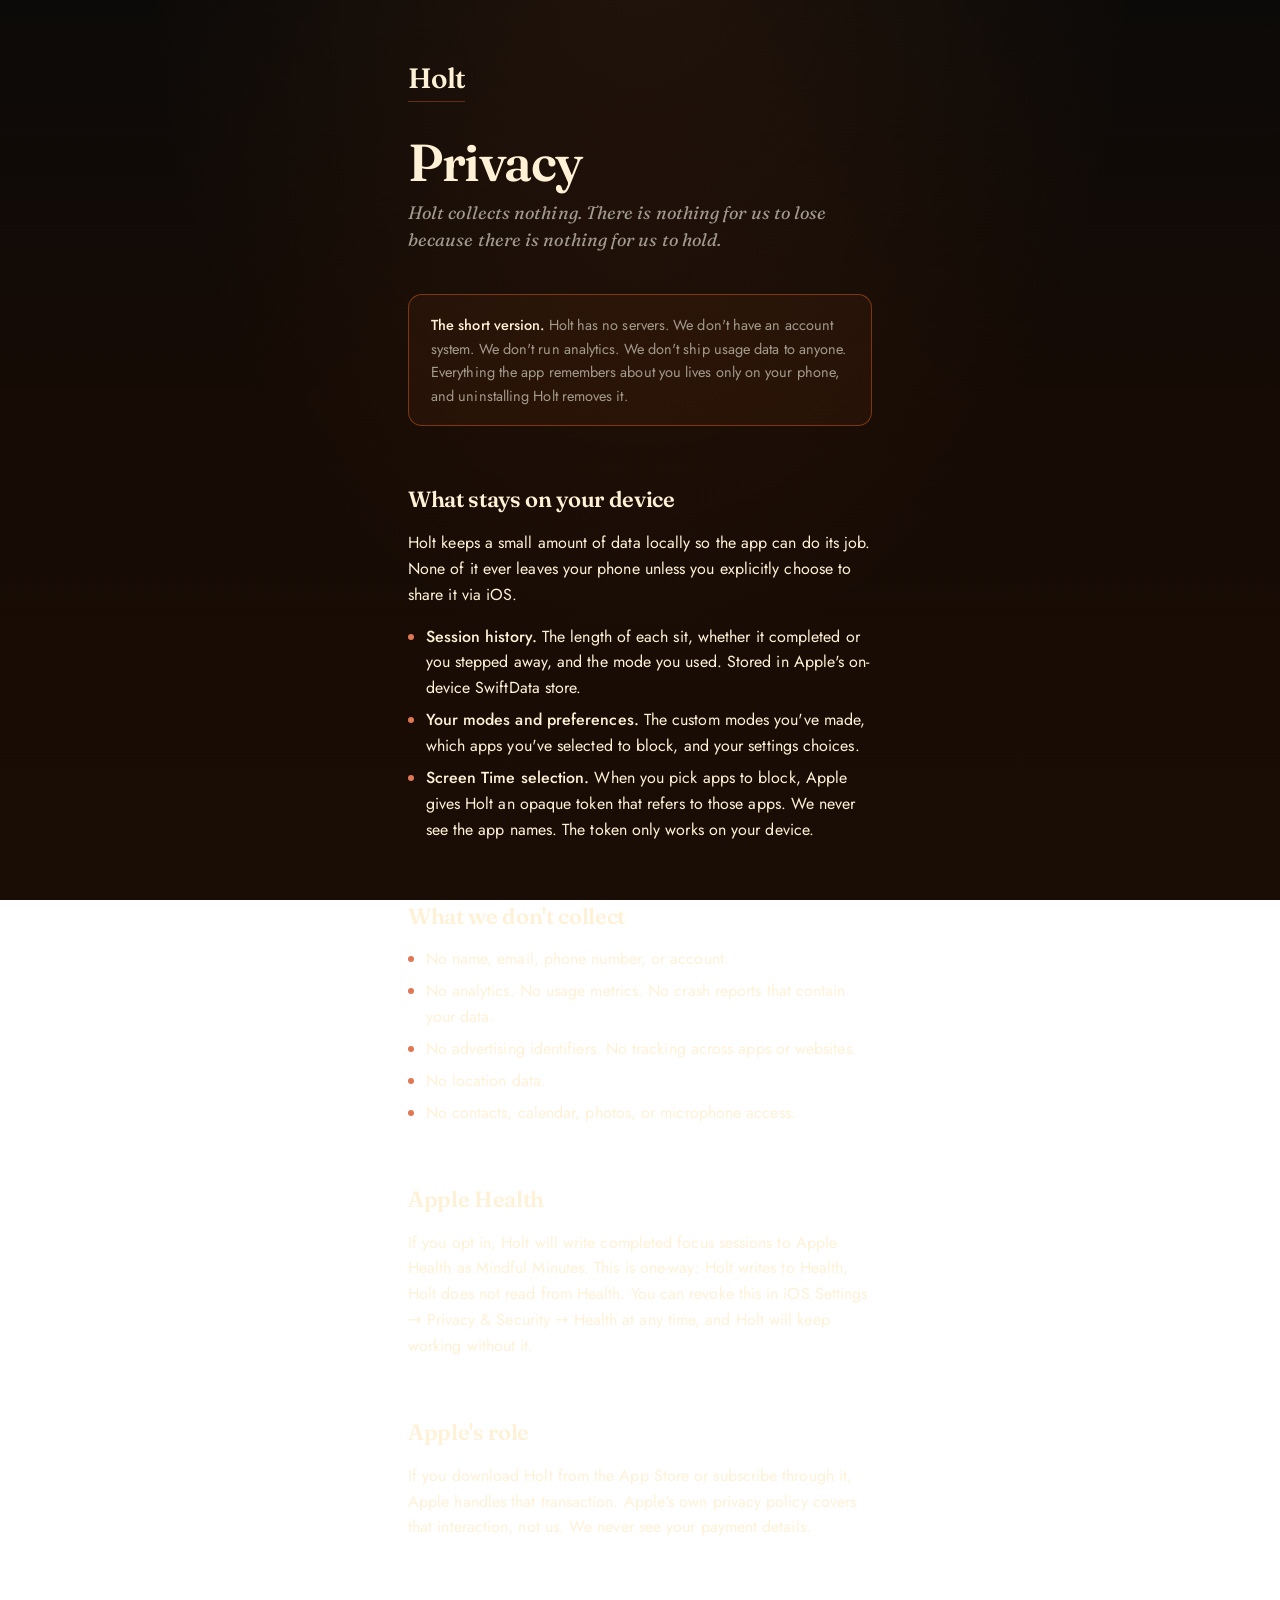
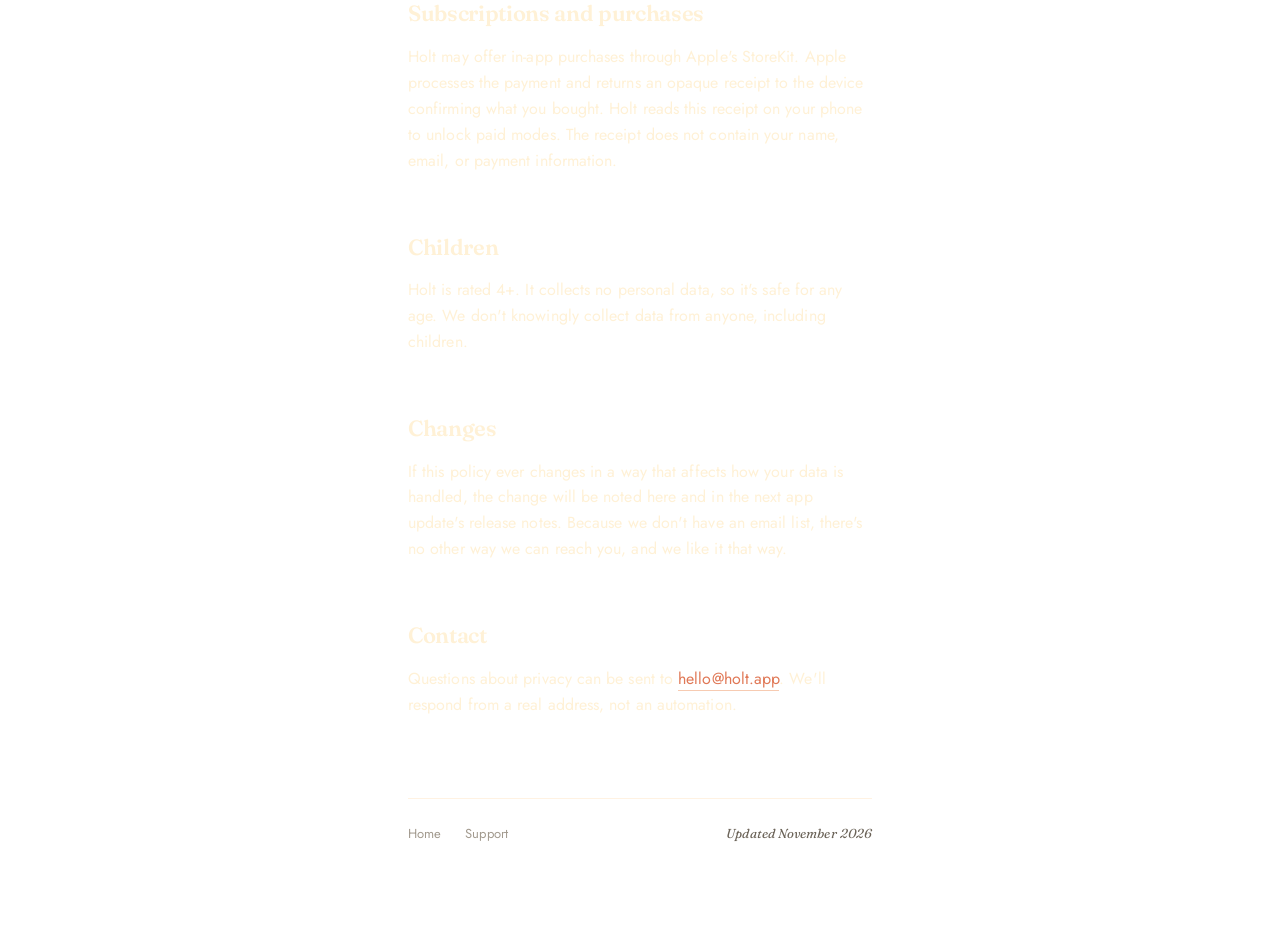
==== privacy.html @ 5c3a9988 "Initial site: landing, privacy, support Three static pages sharing a single stylesheet — no build st" ====
<!doctype html>
<html lang="en">
<head>
<meta charset="utf-8" />
<meta name="viewport" content="width=device-width, initial-scale=1" />
<meta name="theme-color" content="#0C0A08" />
<title>Privacy — Holt</title>
<meta name="description" content="Holt collects no personal data. No accounts, no analytics, no servers. Everything stays on your phone." />
<link rel="icon" href="data:image/svg+xml,%3Csvg xmlns='http://www.w3.org/2000/svg' viewBox='0 0 100 100'%3E%3Ctext y='.9em' font-size='90' font-family='serif' fill='%23E07856'%3EH%3C/text%3E%3C/svg%3E" />
<link rel="stylesheet" href="assets/style.css" />
</head>
<body>
  <main class="page page--narrow">
    <a href="index.html" class="wordmark">Holt</a>

    <h1>Privacy</h1>
    <p class="lede">Holt collects nothing. There is nothing for us to lose because there is nothing for us to hold.</p>

    <div class="callout">
      <strong>The short version.</strong>
      Holt has no servers. We don't have an account system. We don't run analytics.
      We don't ship usage data to anyone. Everything the app remembers about you
      lives only on your phone, and uninstalling Holt removes it.
    </div>

    <h2>What stays on your device</h2>
    <p>
      Holt keeps a small amount of data locally so the app can do its job. None of
      it ever leaves your phone unless you explicitly choose to share it via iOS.
    </p>
    <ul>
      <li><strong>Session history.</strong> The length of each sit, whether it completed or you stepped away, and the mode you used. Stored in Apple's on-device SwiftData store.</li>
      <li><strong>Your modes and preferences.</strong> The custom modes you've made, which apps you've selected to block, and your settings choices.</li>
      <li><strong>Screen Time selection.</strong> When you pick apps to block, Apple gives Holt an opaque token that refers to those apps. We never see the app names. The token only works on your device.</li>
    </ul>

    <h2>What we don't collect</h2>
    <ul>
      <li>No name, email, phone number, or account.</li>
      <li>No analytics. No usage metrics. No crash reports that contain your data.</li>
      <li>No advertising identifiers. No tracking across apps or websites.</li>
      <li>No location data.</li>
      <li>No contacts, calendar, photos, or microphone access.</li>
    </ul>

    <h2>Apple Health</h2>
    <p>
      If you opt in, Holt will write completed focus sessions to Apple Health as
      Mindful Minutes. This is one-way: Holt writes to Health, Holt does not read
      from Health. You can revoke this in iOS Settings → Privacy & Security → Health
      at any time, and Holt will keep working without it.
    </p>

    <h2>Apple's role</h2>
    <p>
      If you download Holt from the App Store or subscribe through it, Apple handles
      that transaction. Apple's own privacy policy covers that interaction, not us.
      We never see your payment details.
    </p>

    <h2>Subscriptions and purchases</h2>
    <p>
      Holt may offer in-app purchases through Apple's StoreKit. Apple processes the
      payment and returns an opaque receipt to the device confirming what you bought.
      Holt reads this receipt on your phone to unlock paid modes. The receipt does not
      contain your name, email, or payment information.
    </p>

    <h2>Children</h2>
    <p>
      Holt is rated 4+. It collects no personal data, so it's safe for any age. We
      don't knowingly collect data from anyone, including children.
    </p>

    <h2>Changes</h2>
    <p>
      If this policy ever changes in a way that affects how your data is handled, the
      change will be noted here and in the next app update's release notes. Because we
      don't have an email list, there's no other way we can reach you, and we like it
      that way.
    </p>

    <h2>Contact</h2>
    <p>
      Questions about privacy can be sent to
      <a href="mailto:hello@holt.app">hello@holt.app</a>. We'll respond from a real
      address, not an automation.
    </p>

    <footer class="foot">
      <a href="index.html">Home</a>
      <a href="support.html">Support</a>
      <span class="right">Updated November 2026</span>
    </footer>
  </main>
</body>
</html>
---- assets/style.css ----
/* Holt website — matches the iOS app's warm-dark ember palette.
 * Single stylesheet shared by all pages. No build step, no JS frameworks.
 * Fonts pulled from Google Fonts so the wordmark stays Fraunces.
 */

@import url('https://fonts.googleapis.com/css2?family=Fraunces:opsz,wght@9..144,400;9..144,500;9..144,600&family=Jost:wght@300;400;500;600&display=swap');

:root {
  /* Background gradient stops — pulled from the app's ambient glow */
  --bg-top:    #0C0A08;
  --bg-mid:    #160B05;
  --bg-bottom: #1A0D05;

  /* Neutrals */
  --cream:        #FFF1D6;
  --sand:         #A29A8E;
  --muted:        #6B6358;
  --surface:      rgba(255, 244, 224, 0.055);
  --surface-strong: rgba(255, 244, 224, 0.085);

  /* Ember (the scarcity color — used once per section, never as a wash) */
  --ember:       #E07856;
  --ember-light: #F08A65;

  /* Hairlines */
  --border:        rgba(255, 180, 95, 0.18);
  --border-strong: rgba(255, 112, 32, 0.40);

  /* Type scale */
  --max-width: 640px;
  --pad-inline: clamp(24px, 5vw, 48px);
}

* { box-sizing: border-box; }

html, body {
  margin: 0;
  padding: 0;
  min-height: 100%;
}

body {
  background:
    radial-gradient(ellipse at 50% -10%, rgba(232, 107, 36, 0.10), transparent 55%),
    linear-gradient(180deg, var(--bg-top) 0%, var(--bg-mid) 45%, var(--bg-bottom) 100%);
  background-attachment: fixed;
  color: var(--cream);
  font-family: 'Jost', system-ui, -apple-system, BlinkMacSystemFont, sans-serif;
  font-weight: 400;
  font-size: 16px;
  line-height: 1.62;
  letter-spacing: 0.005em;
  -webkit-font-smoothing: antialiased;
  -moz-osx-font-smoothing: grayscale;
}

/* ─── Layout ─────────────────────────────────────────────────── */

.page {
  max-width: var(--max-width);
  margin: 0 auto;
  padding: 56px var(--pad-inline) 96px;
}

.page--narrow { max-width: 560px; }

/* Top wordmark — same Fraunces semibold as the in-app brand mark */
.wordmark {
  display: inline-block;
  font-family: 'Fraunces', serif;
  font-weight: 600;
  font-size: 28px;
  letter-spacing: -0.025em;
  color: var(--cream);
  text-decoration: none;
  margin-bottom: 32px;
}

.wordmark:hover { color: var(--ember-light); }

/* ─── Typography ─────────────────────────────────────────────── */

h1 {
  font-family: 'Fraunces', serif;
  font-weight: 600;
  font-size: clamp(36px, 6vw, 52px);
  line-height: 1.08;
  letter-spacing: -0.028em;
  color: var(--cream);
  margin: 0 0 8px;
}

h1 .ember { color: var(--ember); }

h2 {
  font-family: 'Fraunces', serif;
  font-weight: 600;
  font-size: 22px;
  letter-spacing: -0.015em;
  color: var(--cream);
  margin: 56px 0 12px;
}

h3 {
  font-family: 'Jost', system-ui, sans-serif;
  font-weight: 600;
  font-size: 14px;
  letter-spacing: 0.06em;
  text-transform: uppercase;
  color: var(--sand);
  margin: 36px 0 10px;
}

.lede {
  font-family: 'Fraunces', serif;
  font-weight: 400;
  font-style: italic;
  font-size: 18px;
  line-height: 1.55;
  color: var(--sand);
  margin: 0 0 40px;
  max-width: 38ch;
}

p {
  margin: 0 0 16px;
  color: var(--cream);
}

p.secondary { color: var(--sand); }

a {
  color: var(--ember);
  text-decoration: none;
  border-bottom: 1px solid rgba(232, 107, 36, 0.35);
  transition: border-color 0.15s ease, color 0.15s ease;
}

a:hover {
  color: var(--ember-light);
  border-bottom-color: var(--ember);
}

strong { color: var(--cream); font-weight: 500; }

ul {
  padding-left: 1.1em;
  margin: 0 0 20px;
}

li {
  margin-bottom: 6px;
  color: var(--cream);
}

li::marker { color: var(--ember); }

/* ─── Cards ─────────────────────────────────────────────────── */

.card {
  background: var(--surface);
  border: 1px solid var(--border);
  border-radius: 18px;
  padding: 24px 26px;
  margin: 24px 0;
}

.card h2 { margin-top: 0; }

.callout {
  background: rgba(232, 107, 36, 0.06);
  border: 1px solid var(--border-strong);
  border-radius: 14px;
  padding: 18px 22px;
  margin: 28px 0;
  font-size: 14.5px;
  color: var(--sand);
}

.callout strong { color: var(--cream); }

/* ─── FAQ / details ─────────────────────────────────────────── */

details {
  border-top: 1px solid var(--border);
  padding: 18px 0;
}

details:last-of-type { border-bottom: 1px solid var(--border); }

details summary {
  cursor: pointer;
  font-family: 'Jost', system-ui, sans-serif;
  font-weight: 500;
  font-size: 16px;
  color: var(--cream);
  list-style: none;
  display: flex;
  justify-content: space-between;
  align-items: center;
}

details summary::-webkit-details-marker { display: none; }
details summary::marker { display: none; }

details summary::after {
  content: '+';
  font-family: 'Fraunces', serif;
  font-weight: 400;
  font-size: 22px;
  color: var(--ember);
  margin-left: 16px;
  transition: transform 0.2s ease;
}

details[open] summary::after {
  content: '–';
  transform: rotate(0deg);
}

details > *:not(summary) {
  margin-top: 14px;
  color: var(--sand);
  font-size: 15px;
}

/* ─── Footer ─────────────────────────────────────────────────── */

.foot {
  margin-top: 80px;
  padding-top: 24px;
  border-top: 1px solid var(--border);
  display: flex;
  flex-wrap: wrap;
  gap: 14px 24px;
  font-size: 13px;
  color: var(--muted);
}

.foot a {
  color: var(--sand);
  border-bottom: none;
}

.foot a:hover { color: var(--ember); }

.foot .right {
  margin-left: auto;
  font-style: italic;
  font-family: 'Fraunces', serif;
}

/* ─── Landing-page specific ─────────────────────────────────── */

.hero {
  margin-top: 24px;
  margin-bottom: 56px;
}

.tagline {
  font-family: 'Fraunces', serif;
  font-style: italic;
  font-weight: 400;
  font-size: clamp(20px, 3vw, 24px);
  color: var(--sand);
  margin: 16px 0 36px;
  max-width: 30ch;
  line-height: 1.4;
}

.cta {
  display: inline-flex;
  align-items: center;
  gap: 10px;
  background: var(--ember);
  color: var(--cream);
  font-family: 'Jost', system-ui, sans-serif;
  font-weight: 600;
  font-size: 14px;
  letter-spacing: 0.12em;
  text-transform: uppercase;
  padding: 14px 22px;
  border-radius: 14px;
  border: none;
  text-decoration: none;
  transition: transform 0.12s ease, background 0.15s ease;
  box-shadow: 0 8px 24px rgba(232, 107, 36, 0.25);
}

.cta:hover {
  background: var(--ember-light);
  transform: translateY(-1px);
  border-bottom: none;
}

.cta:active { transform: translateY(0); }

.feature-grid {
  display: grid;
  grid-template-columns: 1fr;
  gap: 16px;
  margin: 56px 0;
}

@media (min-width: 600px) {
  .feature-grid { grid-template-columns: 1fr 1fr; }
}

.feature {
  background: var(--surface);
  border: 1px solid var(--border);
  border-radius: 14px;
  padding: 20px 22px;
}

.feature h3 {
  margin: 0 0 6px;
  color: var(--ember);
  text-transform: none;
  letter-spacing: -0.005em;
  font-family: 'Fraunces', serif;
  font-weight: 600;
  font-size: 17px;
}

.feature p {
  margin: 0;
  font-size: 14.5px;
  color: var(--sand);
  line-height: 1.55;
}

/* ─── Selection / focus polish ──────────────────────────────── */

::selection {
  background: rgba(232, 107, 36, 0.35);
  color: var(--cream);
}

:focus-visible {
  outline: 2px solid var(--ember);
  outline-offset: 2px;
  border-radius: 4px;
}

/* ─── Reduced motion ────────────────────────────────────────── */

@media (prefers-reduced-motion: reduce) {
  *, *::before, *::after {
    transition: none !important;
    animation: none !important;
  }
}
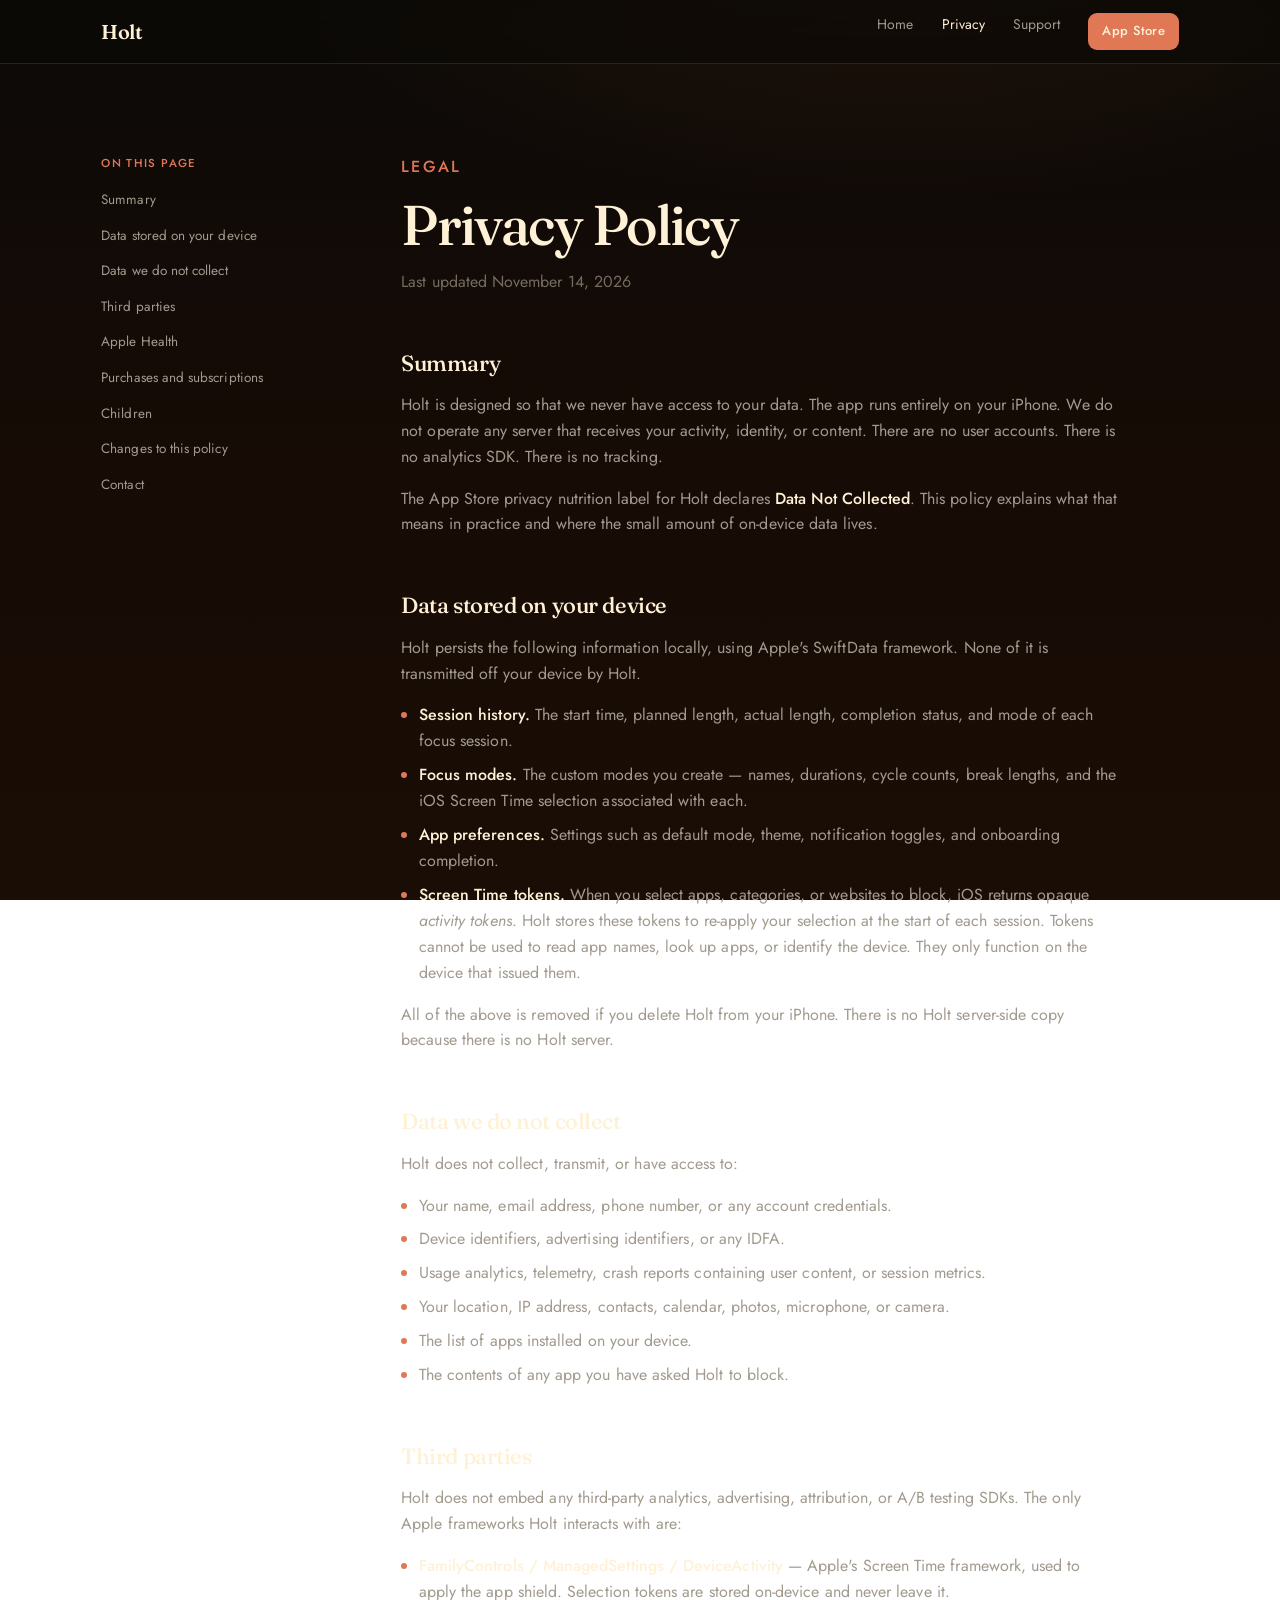
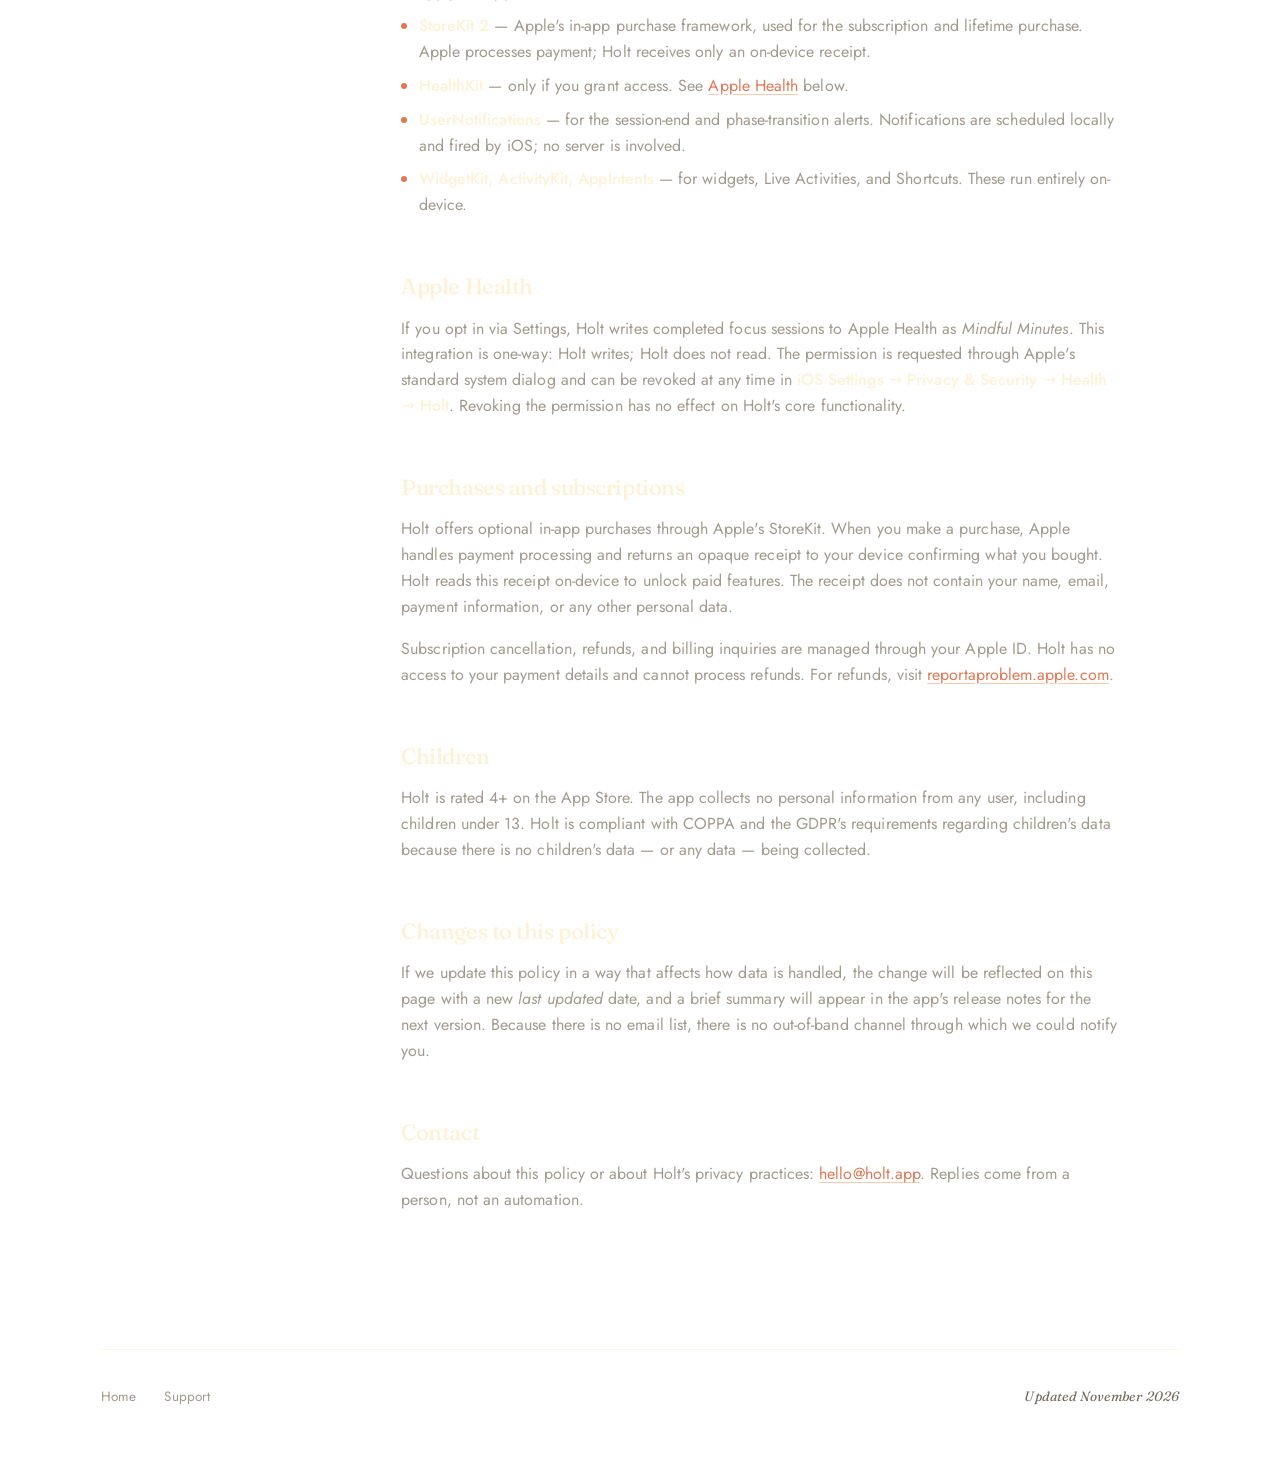
==== commit 1ee4877f: "Production redesign: real layout, real copy Previous version was a single 640px centered column with" ====
--- a/privacy.html
+++ b/privacy.html
@@ -4,94 +4,161 @@
 <meta charset="utf-8" />
 <meta name="viewport" content="width=device-width, initial-scale=1" />
 <meta name="theme-color" content="#0C0A08" />
-<title>Privacy — Holt</title>
-<meta name="description" content="Holt collects no personal data. No accounts, no analytics, no servers. Everything stays on your phone." />
+<title>Privacy Policy — Holt</title>
+<meta name="description" content="Holt collects no personal data. No accounts, no analytics, no servers." />
 <link rel="icon" href="data:image/svg+xml,%3Csvg xmlns='http://www.w3.org/2000/svg' viewBox='0 0 100 100'%3E%3Ctext y='.9em' font-size='90' font-family='serif' fill='%23E07856'%3EH%3C/text%3E%3C/svg%3E" />
 <link rel="stylesheet" href="assets/style.css" />
 </head>
 <body>
-  <main class="page page--narrow">
-    <a href="index.html" class="wordmark">Holt</a>
 
-    <h1>Privacy</h1>
-    <p class="lede">Holt collects nothing. There is nothing for us to lose because there is nothing for us to hold.</p>
+<nav class="nav">
+  <div class="container nav__row">
+    <a href="index.html" class="nav__brand">Holt</a>
+    <div class="nav__links">
+      <a href="index.html">Home</a>
+      <a href="privacy.html" aria-current="page">Privacy</a>
+      <a href="support.html">Support</a>
+      <a class="nav__cta" href="#">App Store</a>
+    </div>
+  </div>
+</nav>
 
-    <div class="callout">
-      <strong>The short version.</strong>
-      Holt has no servers. We don't have an account system. We don't run analytics.
-      We don't ship usage data to anyone. Everything the app remembers about you
-      lives only on your phone, and uninstalling Holt removes it.
-    </div>
+<main class="container">
+  <div class="doc">
 
-    <h2>What stays on your device</h2>
-    <p>
-      Holt keeps a small amount of data locally so the app can do its job. None of
-      it ever leaves your phone unless you explicitly choose to share it via iOS.
-    </p>
-    <ul>
-      <li><strong>Session history.</strong> The length of each sit, whether it completed or you stepped away, and the mode you used. Stored in Apple's on-device SwiftData store.</li>
-      <li><strong>Your modes and preferences.</strong> The custom modes you've made, which apps you've selected to block, and your settings choices.</li>
-      <li><strong>Screen Time selection.</strong> When you pick apps to block, Apple gives Holt an opaque token that refers to those apps. We never see the app names. The token only works on your device.</li>
-    </ul>
+    <aside class="doc__toc" aria-label="Table of contents">
+      <h4>On this page</h4>
+      <ol>
+        <li><a href="#summary">Summary</a></li>
+        <li><a href="#stored">Data stored on your device</a></li>
+        <li><a href="#not-collected">Data we do not collect</a></li>
+        <li><a href="#third-parties">Third parties</a></li>
+        <li><a href="#health">Apple Health</a></li>
+        <li><a href="#purchases">Purchases and subscriptions</a></li>
+        <li><a href="#children">Children</a></li>
+        <li><a href="#changes">Changes to this policy</a></li>
+        <li><a href="#contact">Contact</a></li>
+      </ol>
+    </aside>
 
-    <h2>What we don't collect</h2>
-    <ul>
-      <li>No name, email, phone number, or account.</li>
-      <li>No analytics. No usage metrics. No crash reports that contain your data.</li>
-      <li>No advertising identifiers. No tracking across apps or websites.</li>
-      <li>No location data.</li>
-      <li>No contacts, calendar, photos, or microphone access.</li>
-    </ul>
+    <article class="doc__body">
+      <p class="eyebrow">Legal</p>
+      <h1>Privacy Policy</h1>
+      <p class="doc__meta">Last updated November 14, 2026</p>
 
-    <h2>Apple Health</h2>
-    <p>
-      If you opt in, Holt will write completed focus sessions to Apple Health as
-      Mindful Minutes. This is one-way: Holt writes to Health, Holt does not read
-      from Health. You can revoke this in iOS Settings → Privacy & Security → Health
-      at any time, and Holt will keep working without it.
-    </p>
+      <h2 id="summary">Summary</h2>
+      <p>
+        Holt is designed so that we never have access to your data. The app
+        runs entirely on your iPhone. We do not operate any server that
+        receives your activity, identity, or content. There are no user
+        accounts. There is no analytics SDK. There is no tracking.
+      </p>
+      <p>
+        The App Store privacy nutrition label for Holt declares
+        <strong>Data Not Collected</strong>. This policy explains what that means in
+        practice and where the small amount of on-device data lives.
+      </p>
 
-    <h2>Apple's role</h2>
-    <p>
-      If you download Holt from the App Store or subscribe through it, Apple handles
-      that transaction. Apple's own privacy policy covers that interaction, not us.
-      We never see your payment details.
-    </p>
+      <h2 id="stored">Data stored on your device</h2>
+      <p>
+        Holt persists the following information locally, using Apple's SwiftData
+        framework. None of it is transmitted off your device by Holt.
+      </p>
+      <ul>
+        <li><strong>Session history.</strong> The start time, planned length, actual length, completion status, and mode of each focus session.</li>
+        <li><strong>Focus modes.</strong> The custom modes you create — names, durations, cycle counts, break lengths, and the iOS Screen Time selection associated with each.</li>
+        <li><strong>App preferences.</strong> Settings such as default mode, theme, notification toggles, and onboarding completion.</li>
+        <li><strong>Screen Time tokens.</strong> When you select apps, categories, or websites to block, iOS returns opaque <em>activity tokens</em>. Holt stores these tokens to re-apply your selection at the start of each session. Tokens cannot be used to read app names, look up apps, or identify the device. They only function on the device that issued them.</li>
+      </ul>
+      <p>
+        All of the above is removed if you delete Holt from your iPhone. There
+        is no Holt server-side copy because there is no Holt server.
+      </p>
 
-    <h2>Subscriptions and purchases</h2>
-    <p>
-      Holt may offer in-app purchases through Apple's StoreKit. Apple processes the
-      payment and returns an opaque receipt to the device confirming what you bought.
-      Holt reads this receipt on your phone to unlock paid modes. The receipt does not
-      contain your name, email, or payment information.
-    </p>
+      <h2 id="not-collected">Data we do not collect</h2>
+      <p>Holt does not collect, transmit, or have access to:</p>
+      <ul>
+        <li>Your name, email address, phone number, or any account credentials.</li>
+        <li>Device identifiers, advertising identifiers, or any IDFA.</li>
+        <li>Usage analytics, telemetry, crash reports containing user content, or session metrics.</li>
+        <li>Your location, IP address, contacts, calendar, photos, microphone, or camera.</li>
+        <li>The list of apps installed on your device.</li>
+        <li>The contents of any app you have asked Holt to block.</li>
+      </ul>
 
-    <h2>Children</h2>
-    <p>
-      Holt is rated 4+. It collects no personal data, so it's safe for any age. We
-      don't knowingly collect data from anyone, including children.
-    </p>
+      <h2 id="third-parties">Third parties</h2>
+      <p>
+        Holt does not embed any third-party analytics, advertising, attribution,
+        or A/B testing SDKs. The only Apple frameworks Holt interacts with are:
+      </p>
+      <ul>
+        <li><strong>FamilyControls / ManagedSettings / DeviceActivity</strong> — Apple's Screen Time framework, used to apply the app shield. Selection tokens are stored on-device and never leave it.</li>
+        <li><strong>StoreKit 2</strong> — Apple's in-app purchase framework, used for the subscription and lifetime purchase. Apple processes payment; Holt receives only an on-device receipt.</li>
+        <li><strong>HealthKit</strong> — only if you grant access. See <a href="#health">Apple Health</a> below.</li>
+        <li><strong>UserNotifications</strong> — for the session-end and phase-transition alerts. Notifications are scheduled locally and fired by iOS; no server is involved.</li>
+        <li><strong>WidgetKit, ActivityKit, AppIntents</strong> — for widgets, Live Activities, and Shortcuts. These run entirely on-device.</li>
+      </ul>
 
-    <h2>Changes</h2>
-    <p>
-      If this policy ever changes in a way that affects how your data is handled, the
-      change will be noted here and in the next app update's release notes. Because we
-      don't have an email list, there's no other way we can reach you, and we like it
-      that way.
-    </p>
+      <h2 id="health">Apple Health</h2>
+      <p>
+        If you opt in via Settings, Holt writes completed focus sessions to
+        Apple Health as <em>Mindful Minutes</em>. This integration is one-way: Holt
+        writes; Holt does not read. The permission is requested through Apple's
+        standard system dialog and can be revoked at any time in
+        <strong>iOS Settings → Privacy &amp; Security → Health → Holt</strong>.
+        Revoking the permission has no effect on Holt's core functionality.
+      </p>
 
-    <h2>Contact</h2>
-    <p>
-      Questions about privacy can be sent to
-      <a href="mailto:hello@holt.app">hello@holt.app</a>. We'll respond from a real
-      address, not an automation.
-    </p>
+      <h2 id="purchases">Purchases and subscriptions</h2>
+      <p>
+        Holt offers optional in-app purchases through Apple's StoreKit. When
+        you make a purchase, Apple handles payment processing and returns an
+        opaque receipt to your device confirming what you bought. Holt reads
+        this receipt on-device to unlock paid features. The receipt does not
+        contain your name, email, payment information, or any other personal
+        data.
+      </p>
+      <p>
+        Subscription cancellation, refunds, and billing inquiries are managed
+        through your Apple ID. Holt has no access to your payment details and
+        cannot process refunds. For refunds, visit
+        <a href="https://reportaproblem.apple.com" rel="noopener">reportaproblem.apple.com</a>.
+      </p>
 
-    <footer class="foot">
-      <a href="index.html">Home</a>
-      <a href="support.html">Support</a>
-      <span class="right">Updated November 2026</span>
-    </footer>
-  </main>
+      <h2 id="children">Children</h2>
+      <p>
+        Holt is rated 4+ on the App Store. The app collects no personal
+        information from any user, including children under 13. Holt is
+        compliant with COPPA and the GDPR's requirements regarding children's
+        data because there is no children's data — or any data — being
+        collected.
+      </p>
+
+      <h2 id="changes">Changes to this policy</h2>
+      <p>
+        If we update this policy in a way that affects how data is handled, the
+        change will be reflected on this page with a new <em>last updated</em>
+        date, and a brief summary will appear in the app's release notes for
+        the next version. Because there is no email list, there is no
+        out-of-band channel through which we could notify you.
+      </p>
+
+      <h2 id="contact">Contact</h2>
+      <p>
+        Questions about this policy or about Holt's privacy practices:
+        <a href="mailto:hello@holt.app">hello@holt.app</a>. Replies come from a
+        person, not an automation.
+      </p>
+    </article>
+
+  </div>
+
+  <footer class="foot">
+    <a href="index.html">Home</a>
+    <a href="support.html">Support</a>
+    <span class="foot__right">Updated November 2026</span>
+  </footer>
+</main>
+
 </body>
 </html>
--- a/assets/style.css
+++ b/assets/style.css
@@ -1,353 +1,560 @@
-/* Holt website — matches the iOS app's warm-dark ember palette.
- * Single stylesheet shared by all pages. No build step, no JS frameworks.
- * Fonts pulled from Google Fonts so the wordmark stays Fraunces.
+/* Holt — production styles.
+ * Layout system: 1280px container, 12-col grid, left-aligned content.
+ * No centered prose columns, no full-width text walls.
+ * Two faces (Fraunces + Jost) via Google Fonts, no JS, no build step.
  */
 
 @import url('https://fonts.googleapis.com/css2?family=Fraunces:opsz,wght@9..144,400;9..144,500;9..144,600&family=Jost:wght@300;400;500;600&display=swap');
 
 :root {
-  /* Background gradient stops — pulled from the app's ambient glow */
-  --bg-top:    #0C0A08;
-  --bg-mid:    #160B05;
-  --bg-bottom: #1A0D05;
-
-  /* Neutrals */
-  --cream:        #FFF1D6;
-  --sand:         #A29A8E;
-  --muted:        #6B6358;
-  --surface:      rgba(255, 244, 224, 0.055);
-  --surface-strong: rgba(255, 244, 224, 0.085);
-
-  /* Ember (the scarcity color — used once per section, never as a wash) */
-  --ember:       #E07856;
-  --ember-light: #F08A65;
-
-  /* Hairlines */
-  --border:        rgba(255, 180, 95, 0.18);
-  --border-strong: rgba(255, 112, 32, 0.40);
-
-  /* Type scale */
-  --max-width: 640px;
-  --pad-inline: clamp(24px, 5vw, 48px);
+  /* Palette — mirrors the iOS app */
+  --bg-0: #0C0A08;
+  --bg-1: #160B05;
+  --bg-2: #1A0D05;
+
+  --cream:  #FFF1D6;
+  --sand:   #A29A8E;
+  --muted:  #756B5E;
+  --line:   rgba(255, 180, 95, 0.14);
+  --line-2: rgba(255, 180, 95, 0.22);
+  --surface:   rgba(255, 244, 224, 0.045);
+  --surface-2: rgba(255, 244, 224, 0.08);
+
+  --ember:   #E07856;
+  --ember-2: #F08A65;
+
+  /* Geometry */
+  --container: 1180px;
+  --gutter: clamp(24px, 4vw, 56px);
+  --nav-h: 64px;
 }
 
 * { box-sizing: border-box; }
 
-html, body {
-  margin: 0;
-  padding: 0;
-  min-height: 100%;
-}
+html, body { margin: 0; padding: 0; }
 
 body {
   background:
-    radial-gradient(ellipse at 50% -10%, rgba(232, 107, 36, 0.10), transparent 55%),
-    linear-gradient(180deg, var(--bg-top) 0%, var(--bg-mid) 45%, var(--bg-bottom) 100%);
+    radial-gradient(ellipse 80% 50% at 70% -10%, rgba(232,107,36,.10), transparent 65%),
+    linear-gradient(180deg, var(--bg-0), var(--bg-1) 50%, var(--bg-2));
   background-attachment: fixed;
   color: var(--cream);
   font-family: 'Jost', system-ui, -apple-system, BlinkMacSystemFont, sans-serif;
   font-weight: 400;
   font-size: 16px;
-  line-height: 1.62;
-  letter-spacing: 0.005em;
+  line-height: 1.6;
+  letter-spacing: .004em;
   -webkit-font-smoothing: antialiased;
   -moz-osx-font-smoothing: grayscale;
 }
 
-/* ─── Layout ─────────────────────────────────────────────────── */
-
-.page {
-  max-width: var(--max-width);
+/* ─── Container + nav ───────────────────────────────────────── */
+
+.container {
+  max-width: var(--container);
   margin: 0 auto;
-  padding: 56px var(--pad-inline) 96px;
-}
-
-.page--narrow { max-width: 560px; }
-
-/* Top wordmark — same Fraunces semibold as the in-app brand mark */
-.wordmark {
-  display: inline-block;
+  padding-inline: var(--gutter);
+}
+
+.nav {
+  position: sticky;
+  top: 0;
+  z-index: 20;
+  height: var(--nav-h);
+  background: rgba(12, 10, 8, 0.72);
+  backdrop-filter: saturate(150%) blur(14px);
+  -webkit-backdrop-filter: saturate(150%) blur(14px);
+  border-bottom: 1px solid var(--line);
+}
+
+.nav__row {
+  height: 100%;
+  display: flex;
+  align-items: center;
+  gap: 32px;
+}
+
+.nav__brand {
   font-family: 'Fraunces', serif;
   font-weight: 600;
-  font-size: 28px;
-  letter-spacing: -0.025em;
+  font-size: 20px;
+  letter-spacing: -.02em;
   color: var(--cream);
   text-decoration: none;
-  margin-bottom: 32px;
-}
-
-.wordmark:hover { color: var(--ember-light); }
-
-/* ─── Typography ─────────────────────────────────────────────── */
+}
+
+.nav__links {
+  margin-left: auto;
+  display: flex;
+  gap: 28px;
+  font-size: 14px;
+}
+
+.nav__links a {
+  color: var(--sand);
+  text-decoration: none;
+  transition: color .15s ease;
+}
+
+.nav__links a:hover, .nav__links a[aria-current="page"] { color: var(--cream); }
+
+.nav__cta {
+  color: var(--cream) !important;
+  background: var(--ember);
+  padding: 8px 14px;
+  border-radius: 9px;
+  font-weight: 500;
+  font-size: 13px;
+  letter-spacing: .02em;
+}
+
+.nav__cta:hover { background: var(--ember-2); }
+
+/* ─── Type ──────────────────────────────────────────────────── */
+
+.eyebrow {
+  font-family: 'Jost', sans-serif;
+  font-weight: 500;
+  font-size: 12.5px;
+  letter-spacing: .14em;
+  text-transform: uppercase;
+  color: var(--ember);
+  margin: 0 0 16px;
+}
+
+h1, h2, h3 { color: var(--cream); margin: 0; }
 
 h1 {
   font-family: 'Fraunces', serif;
+  font-weight: 500;
+  font-size: clamp(40px, 6vw, 72px);
+  line-height: 1.02;
+  letter-spacing: -.028em;
+}
+
+h1 .ember { color: var(--ember); }
+
+h2 {
+  font-family: 'Fraunces', serif;
+  font-weight: 500;
+  font-size: clamp(26px, 3vw, 36px);
+  letter-spacing: -.02em;
+  line-height: 1.15;
+}
+
+h3 {
+  font-family: 'Fraunces', serif;
+  font-weight: 500;
+  font-size: 20px;
+  letter-spacing: -.01em;
+}
+
+p, li {
+  color: var(--sand);
+  font-size: 16px;
+  line-height: 1.6;
+}
+
+p strong, li strong { color: var(--cream); font-weight: 500; }
+
+a {
+  color: var(--ember);
+  text-decoration: underline;
+  text-decoration-color: rgba(232, 107, 36, .35);
+  text-underline-offset: 3px;
+  transition: text-decoration-color .15s ease, color .15s ease;
+}
+
+a:hover { color: var(--ember-2); text-decoration-color: var(--ember); }
+
+code, kbd {
+  font-family: ui-monospace, 'SF Mono', Menlo, monospace;
+  font-size: .9em;
+  background: var(--surface);
+  border: 1px solid var(--line);
+  border-radius: 4px;
+  padding: 1px 6px;
+  color: var(--cream);
+}
+
+/* ─── Landing: hero ─────────────────────────────────────────── */
+
+.hero {
+  padding: clamp(80px, 12vw, 160px) 0 clamp(60px, 8vw, 96px);
+  display: grid;
+  grid-template-columns: minmax(0, 1fr);
+  gap: 24px;
+  max-width: 880px;
+}
+
+.hero__sub {
+  font-family: 'Fraunces', serif;
+  font-style: italic;
+  font-weight: 400;
+  font-size: clamp(20px, 2.2vw, 26px);
+  color: var(--sand);
+  line-height: 1.35;
+  margin: 8px 0 8px;
+  max-width: 32ch;
+}
+
+.hero__body {
+  font-size: 17px;
+  max-width: 52ch;
+  margin: 12px 0 0;
+}
+
+.hero__actions {
+  margin-top: 28px;
+  display: flex;
+  gap: 14px;
+  flex-wrap: wrap;
+  align-items: center;
+}
+
+.btn {
+  display: inline-flex;
+  align-items: center;
+  gap: 8px;
+  background: var(--ember);
+  color: var(--cream);
+  font-family: 'Jost', sans-serif;
+  font-weight: 500;
+  font-size: 14.5px;
+  letter-spacing: .005em;
+  padding: 12px 20px;
+  border-radius: 11px;
+  border: none;
+  text-decoration: none;
+  transition: background .15s ease, transform .12s ease;
+}
+
+.btn:hover {
+  background: var(--ember-2);
+  text-decoration: none;
+}
+
+.btn--ghost {
+  background: transparent;
+  color: var(--sand);
+  border: 1px solid var(--line-2);
+}
+
+.btn--ghost:hover {
+  color: var(--cream);
+  border-color: var(--ember);
+  background: transparent;
+}
+
+/* ─── Section primitive ─────────────────────────────────────── */
+
+.section {
+  padding: clamp(56px, 9vw, 120px) 0;
+  border-top: 1px solid var(--line);
+}
+
+.section__head {
+  display: grid;
+  grid-template-columns: minmax(0, 1fr);
+  gap: 16px;
+  margin-bottom: 48px;
+  max-width: 720px;
+}
+
+.section__head p {
+  font-size: 17px;
+  max-width: 56ch;
+  margin: 0;
+}
+
+/* ─── Feature list (numbered, two-column on wide) ──────────── */
+
+.features {
+  display: grid;
+  grid-template-columns: 1fr;
+  gap: 56px 64px;
+}
+
+@media (min-width: 800px) {
+  .features { grid-template-columns: repeat(2, 1fr); }
+}
+
+.feature__num {
+  font-family: 'Fraunces', serif;
+  font-weight: 400;
+  font-size: 14px;
+  color: var(--ember);
+  letter-spacing: .04em;
+  display: block;
+  margin-bottom: 12px;
+}
+
+.feature h3 { margin-bottom: 10px; }
+.feature p { max-width: 44ch; margin: 0; }
+
+/* ─── Modes table ───────────────────────────────────────────── */
+
+.modes {
+  display: grid;
+  grid-template-columns: 1fr;
+}
+
+.mode-row {
+  display: grid;
+  grid-template-columns: 130px 110px 1fr;
+  gap: 24px;
+  padding: 22px 0;
+  border-top: 1px solid var(--line);
+  align-items: baseline;
+}
+
+.mode-row:last-child { border-bottom: 1px solid var(--line); }
+
+.mode-row__name {
+  font-family: 'Fraunces', serif;
   font-weight: 600;
-  font-size: clamp(36px, 6vw, 52px);
-  line-height: 1.08;
-  letter-spacing: -0.028em;
-  color: var(--cream);
-  margin: 0 0 8px;
-}
-
-h1 .ember { color: var(--ember); }
-
-h2 {
-  font-family: 'Fraunces', serif;
-  font-weight: 600;
+  font-size: 18px;
+  color: var(--cream);
+  letter-spacing: -.01em;
+}
+
+.mode-row__spec {
+  font-family: ui-monospace, 'SF Mono', Menlo, monospace;
+  font-size: 13.5px;
+  color: var(--ember);
+}
+
+.mode-row__desc {
+  font-size: 15px;
+  color: var(--sand);
+  margin: 0;
+}
+
+@media (max-width: 640px) {
+  .mode-row {
+    grid-template-columns: 1fr;
+    gap: 6px;
+  }
+  .mode-row__name { font-size: 17px; }
+  .mode-row__spec { font-size: 13px; }
+}
+
+/* ─── Negative space (what it doesn't do) ──────────────────── */
+
+.nope {
+  display: grid;
+  grid-template-columns: 1fr;
+  gap: 18px 48px;
+}
+
+@media (min-width: 700px) {
+  .nope { grid-template-columns: 1fr 1fr; }
+}
+
+.nope__item {
+  padding-left: 22px;
+  position: relative;
+  color: var(--sand);
+  font-size: 15px;
+}
+
+.nope__item::before {
+  content: '–';
+  position: absolute;
+  left: 0;
+  top: 0;
+  color: var(--ember);
+  font-family: 'Fraunces', serif;
+  font-weight: 400;
+}
+
+.nope__item strong { color: var(--cream); display: block; font-weight: 500; margin-bottom: 2px; font-size: 15px; }
+
+/* ─── Legal / Support layout ────────────────────────────────── */
+
+.doc {
+  display: grid;
+  grid-template-columns: minmax(0, 1fr);
+  gap: 56px;
+  padding: clamp(48px, 7vw, 96px) 0 clamp(80px, 10vw, 120px);
+}
+
+@media (min-width: 980px) {
+  .doc {
+    grid-template-columns: 220px minmax(0, 1fr);
+    gap: 80px;
+  }
+}
+
+.doc__toc {
+  position: sticky;
+  top: calc(var(--nav-h) + 24px);
+  align-self: start;
+  font-size: 13.5px;
+  display: none;
+}
+
+@media (min-width: 980px) { .doc__toc { display: block; } }
+
+.doc__toc h4 {
+  margin: 0 0 14px;
+  font-family: 'Jost', sans-serif;
+  font-weight: 500;
+  font-size: 11.5px;
+  letter-spacing: .12em;
+  text-transform: uppercase;
+  color: var(--ember);
+}
+
+.doc__toc ol {
+  list-style: none;
+  padding: 0;
+  margin: 0;
+  display: grid;
+  gap: 10px;
+}
+
+.doc__toc a {
+  color: var(--sand);
+  text-decoration: none;
+  font-size: 13.5px;
+  line-height: 1.45;
+}
+
+.doc__toc a:hover { color: var(--cream); }
+
+.doc__body { max-width: 720px; }
+
+.doc__body h1 {
+  font-size: clamp(36px, 5vw, 56px);
+  margin-bottom: 8px;
+}
+
+.doc__meta {
+  color: var(--muted);
+  font-size: 13px;
+  margin-bottom: 48px;
+}
+
+.doc__body h2 {
   font-size: 22px;
-  letter-spacing: -0.015em;
-  color: var(--cream);
-  margin: 56px 0 12px;
-}
-
-h3 {
-  font-family: 'Jost', system-ui, sans-serif;
-  font-weight: 600;
-  font-size: 14px;
-  letter-spacing: 0.06em;
-  text-transform: uppercase;
-  color: var(--sand);
-  margin: 36px 0 10px;
-}
-
-.lede {
-  font-family: 'Fraunces', serif;
-  font-weight: 400;
-  font-style: italic;
-  font-size: 18px;
-  line-height: 1.55;
-  color: var(--sand);
-  margin: 0 0 40px;
-  max-width: 38ch;
-}
-
-p {
-  margin: 0 0 16px;
-  color: var(--cream);
-}
-
-p.secondary { color: var(--sand); }
-
-a {
-  color: var(--ember);
-  text-decoration: none;
-  border-bottom: 1px solid rgba(232, 107, 36, 0.35);
-  transition: border-color 0.15s ease, color 0.15s ease;
-}
-
-a:hover {
-  color: var(--ember-light);
-  border-bottom-color: var(--ember);
-}
-
-strong { color: var(--cream); font-weight: 500; }
-
-ul {
-  padding-left: 1.1em;
-  margin: 0 0 20px;
-}
-
-li {
-  margin-bottom: 6px;
-  color: var(--cream);
-}
-
-li::marker { color: var(--ember); }
-
-/* ─── Cards ─────────────────────────────────────────────────── */
-
-.card {
-  background: var(--surface);
-  border: 1px solid var(--border);
-  border-radius: 18px;
-  padding: 24px 26px;
-  margin: 24px 0;
-}
-
-.card h2 { margin-top: 0; }
-
-.callout {
-  background: rgba(232, 107, 36, 0.06);
-  border: 1px solid var(--border-strong);
-  border-radius: 14px;
-  padding: 18px 22px;
-  margin: 28px 0;
-  font-size: 14.5px;
-  color: var(--sand);
-}
-
-.callout strong { color: var(--cream); }
-
-/* ─── FAQ / details ─────────────────────────────────────────── */
-
-details {
-  border-top: 1px solid var(--border);
+  margin: 56px 0 14px;
+  scroll-margin-top: calc(var(--nav-h) + 24px);
+}
+
+.doc__body p, .doc__body li {
+  font-size: 16px;
+  line-height: 1.62;
+}
+
+.doc__body ul { padding-left: 1.1em; }
+.doc__body li { margin-bottom: 8px; }
+.doc__body li::marker { color: var(--ember); }
+
+.doc__body p + p { margin-top: 16px; }
+
+/* ─── Support FAQ ───────────────────────────────────────────── */
+
+.faq-group { margin-bottom: 56px; }
+
+.faq-group h2 { margin-bottom: 12px; }
+
+.faq-group__hint { color: var(--muted); font-size: 14px; margin: 0 0 24px; }
+
+details.q {
+  border-top: 1px solid var(--line);
   padding: 18px 0;
 }
 
-details:last-of-type { border-bottom: 1px solid var(--border); }
-
-details summary {
+.faq-group details.q:last-of-type { border-bottom: 1px solid var(--line); }
+
+details.q > summary {
   cursor: pointer;
-  font-family: 'Jost', system-ui, sans-serif;
-  font-weight: 500;
-  font-size: 16px;
-  color: var(--cream);
   list-style: none;
   display: flex;
   justify-content: space-between;
-  align-items: center;
-}
-
-details summary::-webkit-details-marker { display: none; }
-details summary::marker { display: none; }
-
-details summary::after {
+  align-items: flex-start;
+  gap: 24px;
+  font-family: 'Jost', sans-serif;
+  font-weight: 500;
+  font-size: 16px;
+  color: var(--cream);
+}
+
+details.q > summary::-webkit-details-marker { display: none; }
+details.q > summary::after {
   content: '+';
   font-family: 'Fraunces', serif;
   font-weight: 400;
-  font-size: 22px;
-  color: var(--ember);
-  margin-left: 16px;
-  transition: transform 0.2s ease;
-}
-
-details[open] summary::after {
-  content: '–';
-  transform: rotate(0deg);
-}
-
-details > *:not(summary) {
+  font-size: 20px;
+  color: var(--ember);
+  line-height: 1;
+  flex-shrink: 0;
+}
+
+details.q[open] > summary::after { content: '–'; }
+
+details.q > *:not(summary) {
   margin-top: 14px;
   color: var(--sand);
   font-size: 15px;
-}
-
-/* ─── Footer ─────────────────────────────────────────────────── */
+  line-height: 1.6;
+}
+
+details.q ol, details.q ul { padding-left: 1.2em; margin: 8px 0 0; }
+details.q li { margin-bottom: 4px; font-size: 15px; }
+
+/* ─── Callout ───────────────────────────────────────────────── */
+
+.callout {
+  background: var(--surface);
+  border: 1px solid var(--line-2);
+  border-radius: 12px;
+  padding: 20px 22px;
+  margin: 24px 0 0;
+  font-size: 14.5px;
+  color: var(--sand);
+}
+
+.callout strong { color: var(--cream); display: block; margin-bottom: 4px; }
+
+/* ─── Footer ───────────────────────────────────────────────── */
 
 .foot {
-  margin-top: 80px;
-  padding-top: 24px;
-  border-top: 1px solid var(--border);
+  border-top: 1px solid var(--line);
+  padding: 36px 0 56px;
   display: flex;
+  gap: 28px;
   flex-wrap: wrap;
-  gap: 14px 24px;
-  font-size: 13px;
+  font-size: 13.5px;
   color: var(--muted);
 }
 
 .foot a {
   color: var(--sand);
-  border-bottom: none;
-}
-
+  text-decoration: none;
+}
 .foot a:hover { color: var(--ember); }
 
-.foot .right {
+.foot__right {
   margin-left: auto;
+  font-family: 'Fraunces', serif;
   font-style: italic;
-  font-family: 'Fraunces', serif;
-}
-
-/* ─── Landing-page specific ─────────────────────────────────── */
-
-.hero {
-  margin-top: 24px;
-  margin-bottom: 56px;
-}
-
-.tagline {
-  font-family: 'Fraunces', serif;
-  font-style: italic;
-  font-weight: 400;
-  font-size: clamp(20px, 3vw, 24px);
-  color: var(--sand);
-  margin: 16px 0 36px;
-  max-width: 30ch;
-  line-height: 1.4;
-}
-
-.cta {
-  display: inline-flex;
-  align-items: center;
-  gap: 10px;
-  background: var(--ember);
-  color: var(--cream);
-  font-family: 'Jost', system-ui, sans-serif;
-  font-weight: 600;
-  font-size: 14px;
-  letter-spacing: 0.12em;
-  text-transform: uppercase;
-  padding: 14px 22px;
-  border-radius: 14px;
-  border: none;
-  text-decoration: none;
-  transition: transform 0.12s ease, background 0.15s ease;
-  box-shadow: 0 8px 24px rgba(232, 107, 36, 0.25);
-}
-
-.cta:hover {
-  background: var(--ember-light);
-  transform: translateY(-1px);
-  border-bottom: none;
-}
-
-.cta:active { transform: translateY(0); }
-
-.feature-grid {
-  display: grid;
-  grid-template-columns: 1fr;
-  gap: 16px;
-  margin: 56px 0;
-}
-
-@media (min-width: 600px) {
-  .feature-grid { grid-template-columns: 1fr 1fr; }
-}
-
-.feature {
-  background: var(--surface);
-  border: 1px solid var(--border);
-  border-radius: 14px;
-  padding: 20px 22px;
-}
-
-.feature h3 {
-  margin: 0 0 6px;
-  color: var(--ember);
-  text-transform: none;
-  letter-spacing: -0.005em;
-  font-family: 'Fraunces', serif;
-  font-weight: 600;
-  font-size: 17px;
-}
-
-.feature p {
-  margin: 0;
-  font-size: 14.5px;
-  color: var(--sand);
-  line-height: 1.55;
-}
-
-/* ─── Selection / focus polish ──────────────────────────────── */
+}
+
+/* ─── Selection / focus ─────────────────────────────────────── */
 
 ::selection {
-  background: rgba(232, 107, 36, 0.35);
+  background: rgba(232, 107, 36, .35);
   color: var(--cream);
 }
 
 :focus-visible {
   outline: 2px solid var(--ember);
-  outline-offset: 2px;
+  outline-offset: 3px;
   border-radius: 4px;
 }
 
-/* ─── Reduced motion ────────────────────────────────────────── */
-
 @media (prefers-reduced-motion: reduce) {
-  *, *::before, *::after {
-    transition: none !important;
-    animation: none !important;
-  }
-}
+  *, *::before, *::after { transition: none !important; animation: none !important; }
+}
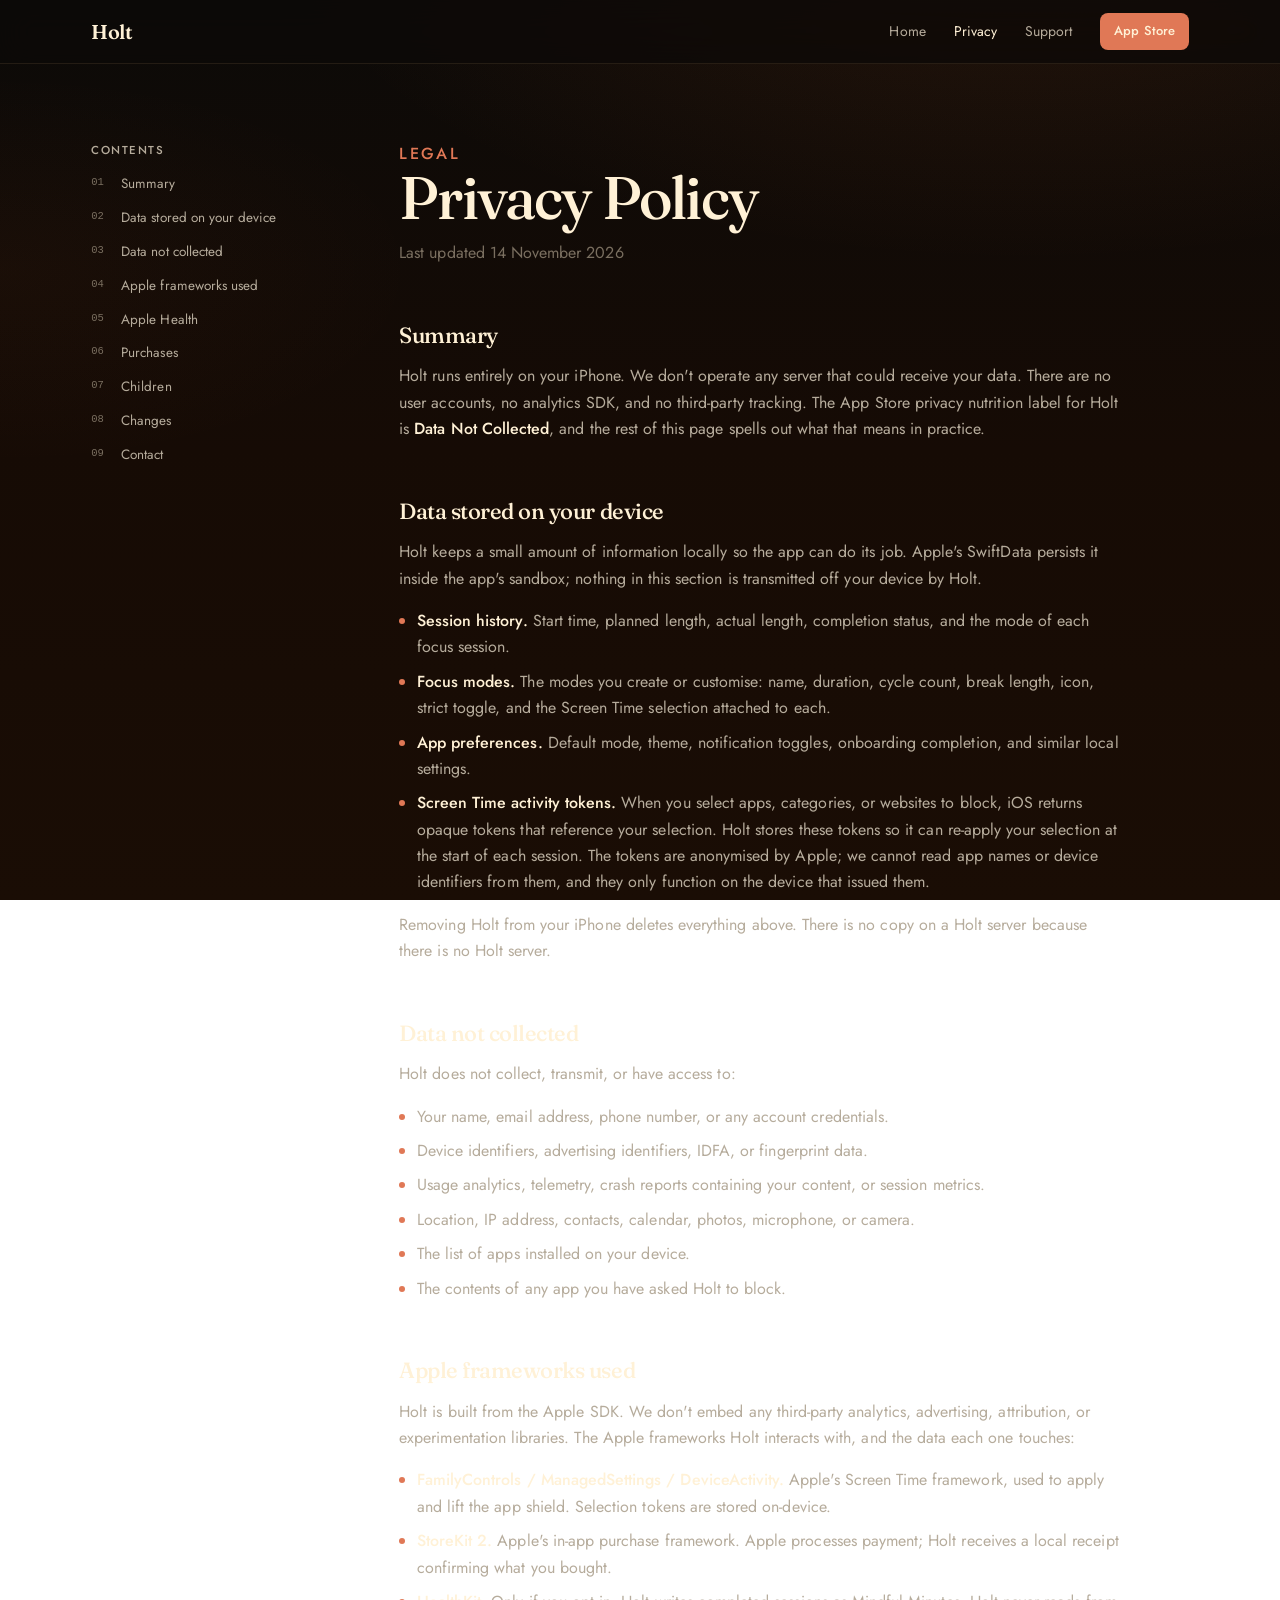
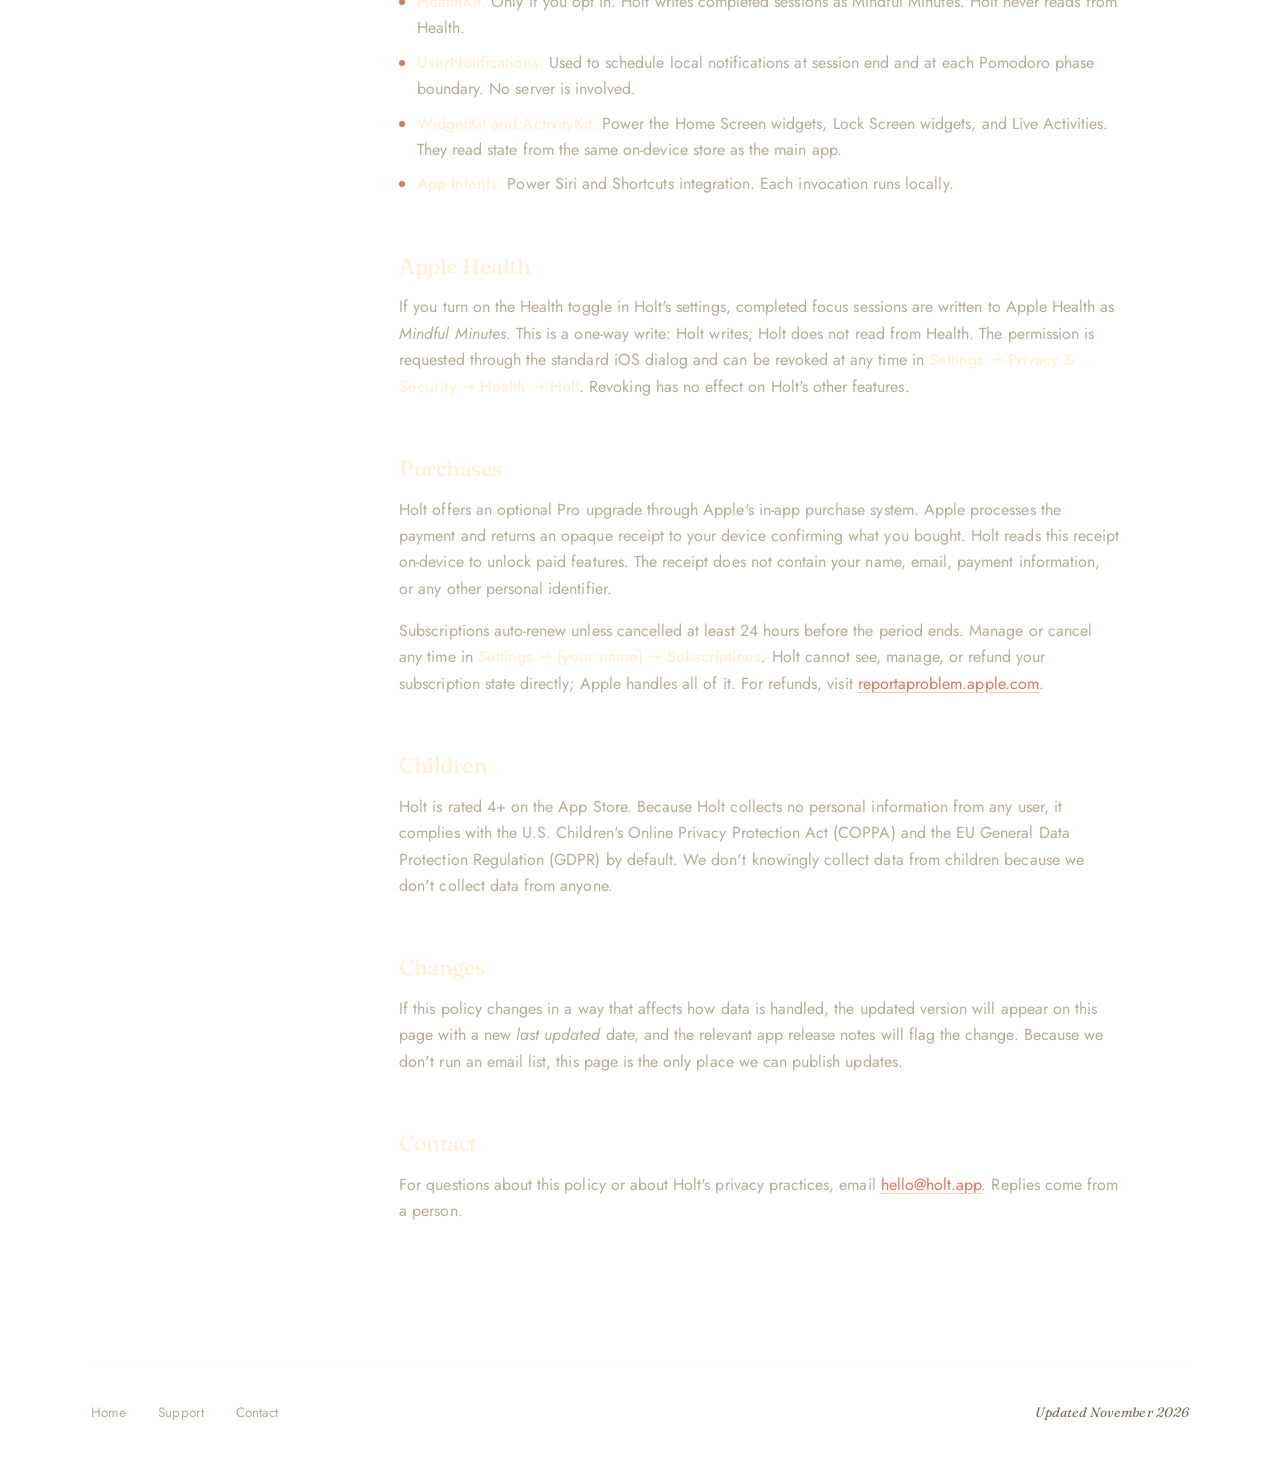
==== commit d48f6325: "Rebuild: production layout, real copy, full pricing surface Previous version was a single column of " ====
--- a/privacy.html
+++ b/privacy.html
@@ -5,8 +5,8 @@
 <meta name="viewport" content="width=device-width, initial-scale=1" />
 <meta name="theme-color" content="#0C0A08" />
 <title>Privacy Policy — Holt</title>
-<meta name="description" content="Holt collects no personal data. No accounts, no analytics, no servers." />
-<link rel="icon" href="data:image/svg+xml,%3Csvg xmlns='http://www.w3.org/2000/svg' viewBox='0 0 100 100'%3E%3Ctext y='.9em' font-size='90' font-family='serif' fill='%23E07856'%3EH%3C/text%3E%3C/svg%3E" />
+<meta name="description" content="Holt collects no personal data. No accounts, no analytics, no servers. Everything stays on your iPhone." />
+<link rel="icon" href="data:image/svg+xml,%3Csvg xmlns='http://www.w3.org/2000/svg' viewBox='0 0 100 100'%3E%3Crect width='100' height='100' rx='22' fill='%23E07856'/%3E%3Ctext x='50' y='72' font-size='62' font-family='serif' font-weight='600' text-anchor='middle' fill='%23FFF1D6'%3EH%3C/text%3E%3C/svg%3E" />
 <link rel="stylesheet" href="assets/style.css" />
 </head>
 <body>
@@ -26,17 +26,17 @@
 <main class="container">
   <div class="doc">
 
-    <aside class="doc__toc" aria-label="Table of contents">
-      <h4>On this page</h4>
+    <aside class="doc__toc" aria-label="Contents">
+      <h4>Contents</h4>
       <ol>
         <li><a href="#summary">Summary</a></li>
         <li><a href="#stored">Data stored on your device</a></li>
-        <li><a href="#not-collected">Data we do not collect</a></li>
-        <li><a href="#third-parties">Third parties</a></li>
+        <li><a href="#not-collected">Data not collected</a></li>
+        <li><a href="#third-parties">Apple frameworks used</a></li>
         <li><a href="#health">Apple Health</a></li>
-        <li><a href="#purchases">Purchases and subscriptions</a></li>
+        <li><a href="#purchases">Purchases</a></li>
         <li><a href="#children">Children</a></li>
-        <li><a href="#changes">Changes to this policy</a></li>
+        <li><a href="#changes">Changes</a></li>
         <li><a href="#contact">Contact</a></li>
       </ol>
     </aside>
@@ -44,110 +44,111 @@
     <article class="doc__body">
       <p class="eyebrow">Legal</p>
       <h1>Privacy Policy</h1>
-      <p class="doc__meta">Last updated November 14, 2026</p>
+      <p class="doc__meta">Last updated 14 November 2026</p>
 
       <h2 id="summary">Summary</h2>
       <p>
-        Holt is designed so that we never have access to your data. The app
-        runs entirely on your iPhone. We do not operate any server that
-        receives your activity, identity, or content. There are no user
-        accounts. There is no analytics SDK. There is no tracking.
-      </p>
-      <p>
-        The App Store privacy nutrition label for Holt declares
-        <strong>Data Not Collected</strong>. This policy explains what that means in
-        practice and where the small amount of on-device data lives.
+        Holt runs entirely on your iPhone. We don't operate any server that
+        could receive your data. There are no user accounts, no analytics SDK,
+        and no third-party tracking. The App Store privacy nutrition label for
+        Holt is <strong>Data Not Collected</strong>, and the rest of this page
+        spells out what that means in practice.
       </p>
 
       <h2 id="stored">Data stored on your device</h2>
       <p>
-        Holt persists the following information locally, using Apple's SwiftData
-        framework. None of it is transmitted off your device by Holt.
+        Holt keeps a small amount of information locally so the app can do its
+        job. Apple's SwiftData persists it inside the app's sandbox; nothing in
+        this section is transmitted off your device by Holt.
       </p>
       <ul>
-        <li><strong>Session history.</strong> The start time, planned length, actual length, completion status, and mode of each focus session.</li>
-        <li><strong>Focus modes.</strong> The custom modes you create — names, durations, cycle counts, break lengths, and the iOS Screen Time selection associated with each.</li>
-        <li><strong>App preferences.</strong> Settings such as default mode, theme, notification toggles, and onboarding completion.</li>
-        <li><strong>Screen Time tokens.</strong> When you select apps, categories, or websites to block, iOS returns opaque <em>activity tokens</em>. Holt stores these tokens to re-apply your selection at the start of each session. Tokens cannot be used to read app names, look up apps, or identify the device. They only function on the device that issued them.</li>
+        <li><strong>Session history.</strong> Start time, planned length, actual length, completion status, and the mode of each focus session.</li>
+        <li><strong>Focus modes.</strong> The modes you create or customise: name, duration, cycle count, break length, icon, strict toggle, and the Screen Time selection attached to each.</li>
+        <li><strong>App preferences.</strong> Default mode, theme, notification toggles, onboarding completion, and similar local settings.</li>
+        <li><strong>Screen Time activity tokens.</strong> When you select apps, categories, or websites to block, iOS returns opaque tokens that reference your selection. Holt stores these tokens so it can re-apply your selection at the start of each session. The tokens are anonymised by Apple; we cannot read app names or device identifiers from them, and they only function on the device that issued them.</li>
       </ul>
       <p>
-        All of the above is removed if you delete Holt from your iPhone. There
-        is no Holt server-side copy because there is no Holt server.
+        Removing Holt from your iPhone deletes everything above. There is no
+        copy on a Holt server because there is no Holt server.
       </p>
 
-      <h2 id="not-collected">Data we do not collect</h2>
+      <h2 id="not-collected">Data not collected</h2>
       <p>Holt does not collect, transmit, or have access to:</p>
       <ul>
         <li>Your name, email address, phone number, or any account credentials.</li>
-        <li>Device identifiers, advertising identifiers, or any IDFA.</li>
-        <li>Usage analytics, telemetry, crash reports containing user content, or session metrics.</li>
-        <li>Your location, IP address, contacts, calendar, photos, microphone, or camera.</li>
+        <li>Device identifiers, advertising identifiers, IDFA, or fingerprint data.</li>
+        <li>Usage analytics, telemetry, crash reports containing your content, or session metrics.</li>
+        <li>Location, IP address, contacts, calendar, photos, microphone, or camera.</li>
         <li>The list of apps installed on your device.</li>
         <li>The contents of any app you have asked Holt to block.</li>
       </ul>
 
-      <h2 id="third-parties">Third parties</h2>
+      <h2 id="third-parties">Apple frameworks used</h2>
       <p>
-        Holt does not embed any third-party analytics, advertising, attribution,
-        or A/B testing SDKs. The only Apple frameworks Holt interacts with are:
+        Holt is built from the Apple SDK. We don't embed any third-party
+        analytics, advertising, attribution, or experimentation libraries. The
+        Apple frameworks Holt interacts with, and the data each one touches:
       </p>
       <ul>
-        <li><strong>FamilyControls / ManagedSettings / DeviceActivity</strong> — Apple's Screen Time framework, used to apply the app shield. Selection tokens are stored on-device and never leave it.</li>
-        <li><strong>StoreKit 2</strong> — Apple's in-app purchase framework, used for the subscription and lifetime purchase. Apple processes payment; Holt receives only an on-device receipt.</li>
-        <li><strong>HealthKit</strong> — only if you grant access. See <a href="#health">Apple Health</a> below.</li>
-        <li><strong>UserNotifications</strong> — for the session-end and phase-transition alerts. Notifications are scheduled locally and fired by iOS; no server is involved.</li>
-        <li><strong>WidgetKit, ActivityKit, AppIntents</strong> — for widgets, Live Activities, and Shortcuts. These run entirely on-device.</li>
+        <li><strong>FamilyControls / ManagedSettings / DeviceActivity.</strong> Apple's Screen Time framework, used to apply and lift the app shield. Selection tokens are stored on-device.</li>
+        <li><strong>StoreKit 2.</strong> Apple's in-app purchase framework. Apple processes payment; Holt receives a local receipt confirming what you bought.</li>
+        <li><strong>HealthKit.</strong> Only if you opt in. Holt writes completed sessions as Mindful Minutes. Holt never reads from Health.</li>
+        <li><strong>UserNotifications.</strong> Used to schedule local notifications at session end and at each Pomodoro phase boundary. No server is involved.</li>
+        <li><strong>WidgetKit and ActivityKit.</strong> Power the Home Screen widgets, Lock Screen widgets, and Live Activities. They read state from the same on-device store as the main app.</li>
+        <li><strong>App Intents.</strong> Power Siri and Shortcuts integration. Each invocation runs locally.</li>
       </ul>
 
       <h2 id="health">Apple Health</h2>
       <p>
-        If you opt in via Settings, Holt writes completed focus sessions to
-        Apple Health as <em>Mindful Minutes</em>. This integration is one-way: Holt
-        writes; Holt does not read. The permission is requested through Apple's
-        standard system dialog and can be revoked at any time in
-        <strong>iOS Settings → Privacy &amp; Security → Health → Holt</strong>.
-        Revoking the permission has no effect on Holt's core functionality.
+        If you turn on the Health toggle in Holt's settings, completed focus
+        sessions are written to Apple Health as <em>Mindful Minutes</em>. This
+        is a one-way write: Holt writes; Holt does not read from Health. The
+        permission is requested through the standard iOS dialog and can be
+        revoked at any time in
+        <strong>Settings → Privacy &amp; Security → Health → Holt</strong>.
+        Revoking has no effect on Holt's other features.
       </p>
 
-      <h2 id="purchases">Purchases and subscriptions</h2>
+      <h2 id="purchases">Purchases</h2>
       <p>
-        Holt offers optional in-app purchases through Apple's StoreKit. When
-        you make a purchase, Apple handles payment processing and returns an
-        opaque receipt to your device confirming what you bought. Holt reads
-        this receipt on-device to unlock paid features. The receipt does not
-        contain your name, email, payment information, or any other personal
-        data.
+        Holt offers an optional Pro upgrade through Apple's in-app purchase
+        system. Apple processes the payment and returns an opaque receipt to
+        your device confirming what you bought. Holt reads this receipt
+        on-device to unlock paid features. The receipt does not contain your
+        name, email, payment information, or any other personal identifier.
       </p>
       <p>
-        Subscription cancellation, refunds, and billing inquiries are managed
-        through your Apple ID. Holt has no access to your payment details and
-        cannot process refunds. For refunds, visit
+        Subscriptions auto-renew unless cancelled at least 24 hours before
+        the period ends. Manage or cancel any time in
+        <strong>Settings → [your name] → Subscriptions</strong>. Holt cannot
+        see, manage, or refund your subscription state directly; Apple handles
+        all of it. For refunds, visit
         <a href="https://reportaproblem.apple.com" rel="noopener">reportaproblem.apple.com</a>.
       </p>
 
       <h2 id="children">Children</h2>
       <p>
-        Holt is rated 4+ on the App Store. The app collects no personal
-        information from any user, including children under 13. Holt is
-        compliant with COPPA and the GDPR's requirements regarding children's
-        data because there is no children's data — or any data — being
-        collected.
+        Holt is rated 4+ on the App Store. Because Holt collects no personal
+        information from any user, it complies with the U.S. Children's Online
+        Privacy Protection Act (COPPA) and the EU General Data Protection
+        Regulation (GDPR) by default. We don't knowingly collect data from
+        children because we don't collect data from anyone.
       </p>
 
-      <h2 id="changes">Changes to this policy</h2>
+      <h2 id="changes">Changes</h2>
       <p>
-        If we update this policy in a way that affects how data is handled, the
-        change will be reflected on this page with a new <em>last updated</em>
-        date, and a brief summary will appear in the app's release notes for
-        the next version. Because there is no email list, there is no
-        out-of-band channel through which we could notify you.
+        If this policy changes in a way that affects how data is handled,
+        the updated version will appear on this page with a new
+        <em>last updated</em> date, and the relevant app release notes will
+        flag the change. Because we don't run an email list, this page is the
+        only place we can publish updates.
       </p>
 
       <h2 id="contact">Contact</h2>
       <p>
-        Questions about this policy or about Holt's privacy practices:
-        <a href="mailto:hello@holt.app">hello@holt.app</a>. Replies come from a
-        person, not an automation.
+        For questions about this policy or about Holt's privacy practices,
+        email <a href="mailto:hello@holt.app">hello@holt.app</a>. Replies come
+        from a person.
       </p>
     </article>
 
@@ -156,6 +157,7 @@
   <footer class="foot">
     <a href="index.html">Home</a>
     <a href="support.html">Support</a>
+    <a href="mailto:hello@holt.app">Contact</a>
     <span class="foot__right">Updated November 2026</span>
   </footer>
 </main>
--- a/assets/style.css
+++ b/assets/style.css
@@ -1,54 +1,55 @@
-/* Holt — production styles.
- * Layout system: 1280px container, 12-col grid, left-aligned content.
- * No centered prose columns, no full-width text walls.
- * Two faces (Fraunces + Jost) via Google Fonts, no JS, no build step.
+/* Holt — production stylesheet.
+ * Container + grid system, single-file, no build.
+ * Fraunces (serif) for display; Jost (sans) for UI and body.
  */
 
-@import url('https://fonts.googleapis.com/css2?family=Fraunces:opsz,wght@9..144,400;9..144,500;9..144,600&family=Jost:wght@300;400;500;600&display=swap');
+@import url('https://fonts.googleapis.com/css2?family=Fraunces:opsz,wght@9..144,400;9..144,500;9..144,600;9..144,700&family=Jost:wght@300;400;500;600&display=swap');
 
 :root {
-  /* Palette — mirrors the iOS app */
   --bg-0: #0C0A08;
   --bg-1: #160B05;
   --bg-2: #1A0D05;
 
   --cream:  #FFF1D6;
-  --sand:   #A29A8E;
-  --muted:  #756B5E;
-  --line:   rgba(255, 180, 95, 0.14);
-  --line-2: rgba(255, 180, 95, 0.22);
-  --surface:   rgba(255, 244, 224, 0.045);
-  --surface-2: rgba(255, 244, 224, 0.08);
-
-  --ember:   #E07856;
-  --ember-2: #F08A65;
-
-  /* Geometry */
-  --container: 1180px;
-  --gutter: clamp(24px, 4vw, 56px);
+  --sand:   #B6AC9C;
+  --muted:  #7A6F60;
+  --whisper: #4F463B;
+
+  --line:    rgba(255, 200, 140, 0.10);
+  --line-2:  rgba(255, 200, 140, 0.18);
+  --surface: rgba(255, 244, 224, 0.035);
+  --surface-2: rgba(255, 244, 224, 0.07);
+
+  --ember:    #E07856;
+  --ember-2:  #F08A65;
+  --moss:     #7A9A72;
+
+  --container: 1200px;
+  --gutter: clamp(20px, 4vw, 56px);
   --nav-h: 64px;
+
+  --radius-sm: 8px;
+  --radius:    12px;
+  --radius-lg: 20px;
 }
 
 * { box-sizing: border-box; }
-
 html, body { margin: 0; padding: 0; }
 
 body {
   background:
-    radial-gradient(ellipse 80% 50% at 70% -10%, rgba(232,107,36,.10), transparent 65%),
+    radial-gradient(ellipse 90% 60% at 80% -10%, rgba(232,107,36,.12), transparent 65%),
+    radial-gradient(ellipse 60% 40% at 0% 30%, rgba(232,107,36,.04), transparent 55%),
     linear-gradient(180deg, var(--bg-0), var(--bg-1) 50%, var(--bg-2));
   background-attachment: fixed;
   color: var(--cream);
-  font-family: 'Jost', system-ui, -apple-system, BlinkMacSystemFont, sans-serif;
-  font-weight: 400;
+  font-family: 'Jost', system-ui, sans-serif;
   font-size: 16px;
   line-height: 1.6;
-  letter-spacing: .004em;
+  letter-spacing: .003em;
   -webkit-font-smoothing: antialiased;
   -moz-osx-font-smoothing: grayscale;
 }
-
-/* ─── Container + nav ───────────────────────────────────────── */
 
 .container {
   max-width: var(--container);
@@ -56,24 +57,19 @@
   padding-inline: var(--gutter);
 }
 
+/* ─── Nav ───────────────────────────────────────────────────── */
+
 .nav {
   position: sticky;
   top: 0;
-  z-index: 20;
+  z-index: 30;
   height: var(--nav-h);
-  background: rgba(12, 10, 8, 0.72);
-  backdrop-filter: saturate(150%) blur(14px);
-  -webkit-backdrop-filter: saturate(150%) blur(14px);
+  background: rgba(12, 10, 8, .78);
+  backdrop-filter: saturate(160%) blur(16px);
+  -webkit-backdrop-filter: saturate(160%) blur(16px);
   border-bottom: 1px solid var(--line);
 }
-
-.nav__row {
-  height: 100%;
-  display: flex;
-  align-items: center;
-  gap: 32px;
-}
-
+.nav__row { height: 100%; display: flex; align-items: center; gap: 32px; }
 .nav__brand {
   font-family: 'Fraunces', serif;
   font-weight: 600;
@@ -82,79 +78,77 @@
   color: var(--cream);
   text-decoration: none;
 }
-
-.nav__links {
-  margin-left: auto;
-  display: flex;
-  gap: 28px;
-  font-size: 14px;
-}
-
+.nav__links { margin-left: auto; display: flex; align-items: center; gap: 28px; font-size: 14px; }
 .nav__links a {
   color: var(--sand);
   text-decoration: none;
   transition: color .15s ease;
 }
-
 .nav__links a:hover, .nav__links a[aria-current="page"] { color: var(--cream); }
-
 .nav__cta {
   color: var(--cream) !important;
   background: var(--ember);
   padding: 8px 14px;
-  border-radius: 9px;
+  border-radius: var(--radius-sm);
   font-weight: 500;
   font-size: 13px;
-  letter-spacing: .02em;
-}
-
+}
 .nav__cta:hover { background: var(--ember-2); }
 
+@media (max-width: 720px) {
+  .nav__links a:not(.nav__cta) { display: none; }
+}
+
 /* ─── Type ──────────────────────────────────────────────────── */
 
 .eyebrow {
-  font-family: 'Jost', sans-serif;
   font-weight: 500;
   font-size: 12.5px;
-  letter-spacing: .14em;
+  letter-spacing: .15em;
   text-transform: uppercase;
   color: var(--ember);
-  margin: 0 0 16px;
-}
-
-h1, h2, h3 { color: var(--cream); margin: 0; }
+  margin: 0;
+}
+
+h1, h2, h3, h4 { color: var(--cream); margin: 0; font-family: 'Fraunces', serif; }
 
 h1 {
-  font-family: 'Fraunces', serif;
-  font-weight: 500;
-  font-size: clamp(40px, 6vw, 72px);
+  font-weight: 500;
+  font-size: clamp(44px, 6.5vw, 76px);
   line-height: 1.02;
-  letter-spacing: -.028em;
-}
-
-h1 .ember { color: var(--ember); }
+  letter-spacing: -.03em;
+}
+h1 .ember { color: var(--ember); font-style: italic; font-weight: 400; }
 
 h2 {
-  font-family: 'Fraunces', serif;
-  font-weight: 500;
-  font-size: clamp(26px, 3vw, 36px);
-  letter-spacing: -.02em;
-  line-height: 1.15;
-}
+  font-weight: 500;
+  font-size: clamp(28px, 3.2vw, 40px);
+  line-height: 1.12;
+  letter-spacing: -.022em;
+}
+h2 .ember { color: var(--ember); font-style: italic; font-weight: 400; }
 
 h3 {
-  font-family: 'Fraunces', serif;
   font-weight: 500;
   font-size: 20px;
-  letter-spacing: -.01em;
+  letter-spacing: -.012em;
+  line-height: 1.25;
+}
+
+h4 {
+  font-family: 'Jost', sans-serif;
+  font-weight: 500;
+  font-size: 11.5px;
+  letter-spacing: .13em;
+  text-transform: uppercase;
+  color: var(--sand);
 }
 
 p, li {
   color: var(--sand);
   font-size: 16px;
-  line-height: 1.6;
-}
-
+  line-height: 1.62;
+}
 p strong, li strong { color: var(--cream); font-weight: 500; }
 
 a {
@@ -164,7 +158,6 @@
   text-underline-offset: 3px;
   transition: text-decoration-color .15s ease, color .15s ease;
 }
-
 a:hover { color: var(--ember-2); text-decoration-color: var(--ember); }
 
 code, kbd {
@@ -177,215 +170,504 @@
   color: var(--cream);
 }
 
-/* ─── Landing: hero ─────────────────────────────────────────── */
-
-.hero {
-  padding: clamp(80px, 12vw, 160px) 0 clamp(60px, 8vw, 96px);
-  display: grid;
-  grid-template-columns: minmax(0, 1fr);
-  gap: 24px;
-  max-width: 880px;
-}
-
-.hero__sub {
-  font-family: 'Fraunces', serif;
-  font-style: italic;
-  font-weight: 400;
-  font-size: clamp(20px, 2.2vw, 26px);
-  color: var(--sand);
-  line-height: 1.35;
-  margin: 8px 0 8px;
-  max-width: 32ch;
-}
-
-.hero__body {
-  font-size: 17px;
-  max-width: 52ch;
-  margin: 12px 0 0;
-}
-
-.hero__actions {
-  margin-top: 28px;
-  display: flex;
-  gap: 14px;
-  flex-wrap: wrap;
-  align-items: center;
-}
+/* ─── Buttons ──────────────────────────────────────────────── */
 
 .btn {
   display: inline-flex;
   align-items: center;
-  gap: 8px;
+  gap: 10px;
   background: var(--ember);
   color: var(--cream);
-  font-family: 'Jost', sans-serif;
   font-weight: 500;
   font-size: 14.5px;
-  letter-spacing: .005em;
-  padding: 12px 20px;
-  border-radius: 11px;
+  padding: 13px 22px;
+  border-radius: var(--radius);
   border: none;
   text-decoration: none;
+  cursor: pointer;
   transition: background .15s ease, transform .12s ease;
 }
-
-.btn:hover {
-  background: var(--ember-2);
-  text-decoration: none;
-}
-
+.btn:hover { background: var(--ember-2); text-decoration: none; transform: translateY(-1px); }
+.btn:active { transform: translateY(0); }
 .btn--ghost {
   background: transparent;
-  color: var(--sand);
+  color: var(--cream);
   border: 1px solid var(--line-2);
 }
-
-.btn--ghost:hover {
-  color: var(--cream);
+.btn--ghost:hover { background: var(--surface); border-color: var(--ember); transform: none; }
+
+.btn__arrow { font-size: 18px; line-height: 1; transition: transform .15s ease; }
+.btn:hover .btn__arrow { transform: translateX(2px); }
+
+/* ─── Hero ─────────────────────────────────────────────────── */
+
+.hero {
+  padding: clamp(60px, 9vw, 120px) 0 clamp(40px, 6vw, 80px);
+  display: grid;
+  grid-template-columns: 1fr;
+  gap: 56px;
+  align-items: center;
+}
+@media (min-width: 940px) {
+  .hero { grid-template-columns: 1.05fr .95fr; gap: 64px; }
+}
+
+.hero__text { max-width: 600px; }
+.hero__text .eyebrow { margin-bottom: 22px; }
+.hero__sub {
+  font-family: 'Fraunces', serif;
+  font-style: italic;
+  font-weight: 400;
+  font-size: clamp(20px, 2.2vw, 24px);
+  color: var(--sand);
+  line-height: 1.4;
+  margin: 16px 0 24px;
+  max-width: 38ch;
+}
+.hero__body {
+  font-size: 17px;
+  line-height: 1.55;
+  max-width: 52ch;
+  margin: 0 0 32px;
+  color: var(--sand);
+}
+.hero__actions { display: flex; gap: 12px; flex-wrap: wrap; }
+.hero__meta {
+  margin-top: 22px;
+  font-size: 13px;
+  color: var(--muted);
+  letter-spacing: .01em;
+}
+.hero__meta strong { color: var(--sand); font-weight: 500; }
+
+/* ─── Hero device mockup (pure CSS, no images) ────────────── */
+
+.device {
+  position: relative;
+  margin: 0 auto;
+  width: min(320px, 100%);
+  aspect-ratio: 9 / 19.5;
+  border-radius: 48px;
+  background:
+    radial-gradient(ellipse 90% 50% at 50% 0%, rgba(232,107,36,.10), transparent 60%),
+    linear-gradient(180deg, #16110D, #1F1814);
+  border: 1px solid rgba(255, 200, 140, .12);
+  box-shadow:
+    0 30px 80px rgba(0,0,0,.55),
+    0 8px 24px rgba(0,0,0,.4),
+    inset 0 0 0 1px rgba(255,255,255,.02);
+  padding: 14px;
+  overflow: hidden;
+}
+.device::before {
+  /* Dynamic Island */
+  content: '';
+  position: absolute;
+  top: 14px;
+  left: 50%;
+  transform: translateX(-50%);
+  width: 95px;
+  height: 28px;
+  background: #000;
+  border-radius: 20px;
+  z-index: 2;
+}
+.device__inner {
+  height: 100%;
+  display: flex;
+  flex-direction: column;
+  align-items: center;
+  justify-content: space-between;
+  padding: 64px 16px 24px;
+  position: relative;
+}
+.device__greeting {
+  font-size: 11px;
+  color: var(--sand);
+  letter-spacing: .04em;
+  display: flex;
+  align-items: center;
+  gap: 5px;
+}
+.device__greeting .moon { color: var(--ember); }
+.device__h {
+  font-family: 'Fraunces', serif;
+  font-weight: 500;
+  font-size: 22px;
+  letter-spacing: -.018em;
+  line-height: 1.12;
+  text-align: center;
+  margin-top: 6px;
+  color: var(--cream);
+  max-width: 70%;
+}
+.device__h .ember { color: var(--ember); font-style: italic; font-weight: 400; }
+.device__disc {
+  width: 170px;
+  height: 170px;
+  border-radius: 50%;
+  border: 1px solid rgba(232, 107, 36, .25);
+  background:
+    radial-gradient(circle at 50% 50%, rgba(232,107,36,.08), rgba(255,244,224,.04));
+  display: flex;
+  flex-direction: column;
+  align-items: center;
+  justify-content: center;
+  margin: 4px 0;
+}
+.device__big {
+  font-family: 'Fraunces', serif;
+  font-weight: 300;
+  font-size: 78px;
+  letter-spacing: -.04em;
+  line-height: 1;
+  color: var(--cream);
+}
+.device__small {
+  font-size: 10px;
+  color: var(--sand);
+  letter-spacing: .18em;
+  margin-top: 2px;
+}
+.device__modes {
+  display: flex;
+  gap: 6px;
+  width: 100%;
+  padding: 0 4px;
+}
+.device__mode {
+  flex: 1;
+  border-radius: 10px;
+  border: 1px solid var(--line);
+  background: var(--surface);
+  padding: 8px 4px;
+  display: flex;
+  flex-direction: column;
+  align-items: center;
+  gap: 4px;
+  font-size: 9px;
+  color: var(--sand);
+}
+.device__mode--active {
   border-color: var(--ember);
-  background: transparent;
-}
-
-/* ─── Section primitive ─────────────────────────────────────── */
-
-.section {
-  padding: clamp(56px, 9vw, 120px) 0;
-  border-top: 1px solid var(--line);
-}
+  background: rgba(232, 107, 36, .08);
+  color: var(--cream);
+}
+.device__mode__icon {
+  font-size: 12px;
+  color: var(--sand);
+}
+.device__mode--active .device__mode__icon { color: var(--ember); }
+.device__mode__min { font-family: ui-monospace, monospace; font-size: 8.5px; opacity: .8; }
+
+/* ─── Stat band ─────────────────────────────────────────────── */
+
+.stats {
+  border-block: 1px solid var(--line);
+  display: grid;
+  grid-template-columns: repeat(2, 1fr);
+  gap: 0;
+}
+@media (min-width: 720px) { .stats { grid-template-columns: repeat(4, 1fr); } }
+.stat {
+  padding: 32px 20px;
+  border-right: 1px solid var(--line);
+  text-align: center;
+}
+.stat:last-child { border-right: none; }
+.stat:nth-child(2n) { border-right: none; }
+@media (min-width: 720px) {
+  .stat { border-right: 1px solid var(--line); }
+  .stat:nth-child(2n) { border-right: 1px solid var(--line); }
+  .stat:nth-child(4n), .stat:last-child { border-right: none; }
+}
+.stat__big {
+  font-family: 'Fraunces', serif;
+  font-weight: 400;
+  font-size: 42px;
+  line-height: 1;
+  letter-spacing: -.025em;
+  color: var(--cream);
+}
+.stat__big .ember { color: var(--ember); font-style: italic; }
+.stat__cap {
+  margin-top: 8px;
+  font-size: 12px;
+  letter-spacing: .12em;
+  text-transform: uppercase;
+  color: var(--sand);
+}
+
+/* ─── Section ──────────────────────────────────────────────── */
+
+.section { padding: clamp(72px, 10vw, 128px) 0; }
+.section + .section { border-top: 1px solid var(--line); }
 
 .section__head {
   display: grid;
-  grid-template-columns: minmax(0, 1fr);
-  gap: 16px;
-  margin-bottom: 48px;
-  max-width: 720px;
-}
-
+  gap: 14px;
+  max-width: 760px;
+  margin-bottom: clamp(40px, 6vw, 72px);
+}
+.section__head .eyebrow { margin-bottom: 10px; }
 .section__head p {
-  font-size: 17px;
-  max-width: 56ch;
+  font-size: 17.5px;
+  line-height: 1.55;
+  max-width: 58ch;
   margin: 0;
 }
 
-/* ─── Feature list (numbered, two-column on wide) ──────────── */
+/* ─── Steps ────────────────────────────────────────────────── */
+
+.steps { display: grid; grid-template-columns: 1fr; gap: 40px; }
+@media (min-width: 800px) { .steps { grid-template-columns: repeat(3, 1fr); gap: 48px; } }
+
+.step__num {
+  font-family: 'Fraunces', serif;
+  font-weight: 400;
+  font-size: 56px;
+  line-height: 1;
+  letter-spacing: -.04em;
+  color: var(--ember);
+  display: block;
+  margin-bottom: 18px;
+}
+.step h3 { margin-bottom: 10px; }
+.step p { max-width: 38ch; margin: 0; font-size: 15.5px; line-height: 1.6; }
+
+/* ─── Features (numbered) ──────────────────────────────────── */
 
 .features {
   display: grid;
   grid-template-columns: 1fr;
-  gap: 56px 64px;
-}
-
-@media (min-width: 800px) {
-  .features { grid-template-columns: repeat(2, 1fr); }
-}
-
-.feature__num {
-  font-family: 'Fraunces', serif;
-  font-weight: 400;
-  font-size: 14px;
+  gap: 48px;
+}
+@media (min-width: 820px) { .features { grid-template-columns: 1fr 1fr; gap: 56px 72px; } }
+
+.feature__tag {
+  display: inline-block;
+  font-family: ui-monospace, monospace;
+  font-size: 11.5px;
   color: var(--ember);
   letter-spacing: .04em;
-  display: block;
-  margin-bottom: 12px;
-}
-
-.feature h3 { margin-bottom: 10px; }
-.feature p { max-width: 44ch; margin: 0; }
-
-/* ─── Modes table ───────────────────────────────────────────── */
-
-.modes {
+  margin-bottom: 14px;
+}
+.feature h3 { margin-bottom: 12px; }
+.feature p { max-width: 46ch; margin: 0; font-size: 15.5px; line-height: 1.62; }
+
+/* ─── Comparison ───────────────────────────────────────────── */
+
+.compare {
   display: grid;
   grid-template-columns: 1fr;
-}
-
+  gap: 16px;
+}
+@media (min-width: 720px) { .compare { grid-template-columns: 1fr 1fr; gap: 20px; } }
+
+.compare__col {
+  border: 1px solid var(--line);
+  border-radius: var(--radius-lg);
+  padding: 28px 28px 30px;
+  background: var(--surface);
+}
+.compare__col--holt {
+  border-color: var(--line-2);
+  background:
+    radial-gradient(ellipse 80% 60% at 50% 0%, rgba(232,107,36,.06), transparent 60%),
+    var(--surface);
+}
+.compare__col h4 { margin: 0 0 22px; }
+.compare__col--holt h4 { color: var(--ember); }
+.compare__col ul { list-style: none; padding: 0; margin: 0; }
+.compare__col li {
+  padding: 10px 0 10px 28px;
+  border-bottom: 1px solid var(--line);
+  position: relative;
+  font-size: 14.5px;
+  line-height: 1.5;
+  color: var(--sand);
+}
+.compare__col li:last-child { border-bottom: none; }
+.compare__col li::before {
+  content: '';
+  position: absolute;
+  left: 0;
+  top: 16px;
+  width: 14px;
+  height: 14px;
+  border-radius: 50%;
+}
+.compare__col--others li::before {
+  background: rgba(180, 100, 100, .15);
+  border: 1px solid rgba(200, 90, 90, .35);
+}
+.compare__col--holt li::before {
+  background: rgba(122, 154, 114, .12);
+  border: 1px solid rgba(122, 154, 114, .5);
+}
+
+/* ─── Modes table ──────────────────────────────────────────── */
+
+.modes { display: grid; }
 .mode-row {
   display: grid;
-  grid-template-columns: 130px 110px 1fr;
-  gap: 24px;
+  grid-template-columns: 130px 140px 1fr;
+  gap: 28px;
   padding: 22px 0;
   border-top: 1px solid var(--line);
   align-items: baseline;
 }
-
 .mode-row:last-child { border-bottom: 1px solid var(--line); }
-
 .mode-row__name {
   font-family: 'Fraunces', serif;
-  font-weight: 600;
-  font-size: 18px;
-  color: var(--cream);
-  letter-spacing: -.01em;
-}
-
+  font-weight: 500;
+  font-size: 19px;
+  color: var(--cream);
+  letter-spacing: -.012em;
+}
 .mode-row__spec {
-  font-family: ui-monospace, 'SF Mono', Menlo, monospace;
+  font-family: ui-monospace, monospace;
   font-size: 13.5px;
   color: var(--ember);
 }
-
-.mode-row__desc {
-  font-size: 15px;
-  color: var(--sand);
-  margin: 0;
-}
-
+.mode-row__desc { font-size: 15px; color: var(--sand); margin: 0; line-height: 1.55; }
 @media (max-width: 640px) {
-  .mode-row {
-    grid-template-columns: 1fr;
-    gap: 6px;
-  }
-  .mode-row__name { font-size: 17px; }
-  .mode-row__spec { font-size: 13px; }
-}
-
-/* ─── Negative space (what it doesn't do) ──────────────────── */
-
-.nope {
+  .mode-row { grid-template-columns: 1fr; gap: 6px; }
+}
+
+/* ─── Pricing ──────────────────────────────────────────────── */
+
+.pricing {
   display: grid;
   grid-template-columns: 1fr;
-  gap: 18px 48px;
-}
-
-@media (min-width: 700px) {
-  .nope { grid-template-columns: 1fr 1fr; }
-}
-
-.nope__item {
-  padding-left: 22px;
+  gap: 18px;
+}
+@media (min-width: 720px) { .pricing { grid-template-columns: 1fr 1fr; gap: 20px; } }
+@media (min-width: 980px) { .pricing { grid-template-columns: 1fr 1fr 1fr 1fr; } }
+
+.plan {
+  border: 1px solid var(--line);
+  border-radius: var(--radius-lg);
+  padding: 28px 24px 32px;
+  display: flex;
+  flex-direction: column;
+  background: var(--surface);
   position: relative;
-  color: var(--sand);
-  font-size: 15px;
-}
-
-.nope__item::before {
-  content: '–';
+}
+.plan--feature {
+  border-color: var(--line-2);
+  background:
+    radial-gradient(ellipse 80% 60% at 50% 0%, rgba(232,107,36,.07), transparent 60%),
+    var(--surface);
+}
+.plan__tag {
+  position: absolute;
+  top: -10px;
+  right: 16px;
+  background: var(--ember);
+  color: var(--cream);
+  font-size: 10.5px;
+  letter-spacing: .1em;
+  text-transform: uppercase;
+  padding: 4px 10px;
+  border-radius: 6px;
+  font-weight: 500;
+}
+.plan__name {
+  font-family: 'Fraunces', serif;
+  font-weight: 500;
+  font-size: 22px;
+  color: var(--cream);
+}
+.plan__price {
+  font-family: 'Fraunces', serif;
+  font-weight: 400;
+  font-size: 36px;
+  line-height: 1;
+  letter-spacing: -.025em;
+  margin: 14px 0 2px;
+  color: var(--cream);
+}
+.plan__price .small { font-size: 14px; color: var(--sand); font-family: 'Jost', sans-serif; letter-spacing: 0; }
+.plan__cycle { font-size: 13px; color: var(--muted); margin-bottom: 22px; }
+.plan ul { list-style: none; padding: 0; margin: 0 0 18px; flex: 1; }
+.plan li {
+  padding: 7px 0 7px 22px;
+  position: relative;
+  font-size: 14.5px;
+  line-height: 1.5;
+  color: var(--sand);
+}
+.plan li::before {
+  content: '';
   position: absolute;
   left: 0;
-  top: 0;
+  top: 14px;
+  width: 6px;
+  height: 6px;
+  border-radius: 50%;
+  background: var(--ember);
+  opacity: .8;
+}
+.plan li.dim { color: var(--whisper); }
+.plan li.dim::before { background: var(--whisper); opacity: 1; }
+
+/* ─── Built by ──────────────────────────────────────────────── */
+
+.about {
+  display: grid;
+  gap: 24px;
+  align-items: center;
+}
+@media (min-width: 720px) { .about { grid-template-columns: 1fr 1.5fr; gap: 56px; } }
+
+.about__mark {
+  font-family: 'Fraunces', serif;
+  font-weight: 600;
+  font-style: italic;
+  font-size: 88px;
+  line-height: 1;
   color: var(--ember);
-  font-family: 'Fraunces', serif;
-  font-weight: 400;
-}
-
-.nope__item strong { color: var(--cream); display: block; font-weight: 500; margin-bottom: 2px; font-size: 15px; }
-
-/* ─── Legal / Support layout ────────────────────────────────── */
+  letter-spacing: -.04em;
+}
+.about p {
+  font-size: 16.5px;
+  line-height: 1.65;
+  max-width: 60ch;
+  color: var(--sand);
+}
+
+/* ─── Footer ───────────────────────────────────────────────── */
+
+.foot {
+  border-top: 1px solid var(--line);
+  padding: 40px 0 56px;
+  display: flex;
+  gap: 32px;
+  flex-wrap: wrap;
+  font-size: 13.5px;
+  color: var(--muted);
+}
+.foot a { color: var(--sand); text-decoration: none; }
+.foot a:hover { color: var(--ember); }
+.foot__right {
+  margin-left: auto;
+  font-family: 'Fraunces', serif;
+  font-style: italic;
+  color: var(--muted);
+}
+
+/* ─── Doc layout (privacy / support) ──────────────────────── */
 
 .doc {
   display: grid;
-  grid-template-columns: minmax(0, 1fr);
+  grid-template-columns: 1fr;
   gap: 56px;
-  padding: clamp(48px, 7vw, 96px) 0 clamp(80px, 10vw, 120px);
-}
-
-@media (min-width: 980px) {
-  .doc {
-    grid-template-columns: 220px minmax(0, 1fr);
-    gap: 80px;
-  }
-}
-
+  padding: clamp(48px, 6vw, 80px) 0 clamp(80px, 10vw, 120px);
+}
+@media (min-width: 1000px) {
+  .doc { grid-template-columns: 220px minmax(0, 1fr); gap: 88px; }
+}
 .doc__toc {
   position: sticky;
   top: calc(var(--nav-h) + 24px);
@@ -393,81 +675,39 @@
   font-size: 13.5px;
   display: none;
 }
-
-@media (min-width: 980px) { .doc__toc { display: block; } }
-
-.doc__toc h4 {
-  margin: 0 0 14px;
-  font-family: 'Jost', sans-serif;
-  font-weight: 500;
-  font-size: 11.5px;
-  letter-spacing: .12em;
-  text-transform: uppercase;
-  color: var(--ember);
-}
-
-.doc__toc ol {
-  list-style: none;
-  padding: 0;
-  margin: 0;
-  display: grid;
-  gap: 10px;
-}
-
-.doc__toc a {
-  color: var(--sand);
-  text-decoration: none;
-  font-size: 13.5px;
-  line-height: 1.45;
-}
-
+@media (min-width: 1000px) { .doc__toc { display: block; } }
+.doc__toc h4 { margin: 0 0 14px; }
+.doc__toc ol { list-style: none; padding: 0; margin: 0; display: grid; gap: 12px; counter-reset: tocnum; }
+.doc__toc li { counter-increment: tocnum; padding-left: 30px; position: relative; font-size: 13.5px; }
+.doc__toc li::before {
+  content: counter(tocnum, decimal-leading-zero);
+  position: absolute; left: 0; top: 1px;
+  font-family: ui-monospace, monospace;
+  font-size: 10.5px; color: var(--muted);
+}
+.doc__toc a { color: var(--sand); text-decoration: none; line-height: 1.45; }
 .doc__toc a:hover { color: var(--cream); }
 
 .doc__body { max-width: 720px; }
-
-.doc__body h1 {
-  font-size: clamp(36px, 5vw, 56px);
-  margin-bottom: 8px;
-}
-
-.doc__meta {
-  color: var(--muted);
-  font-size: 13px;
-  margin-bottom: 48px;
-}
-
+.doc__body h1 { font-size: clamp(40px, 5.5vw, 60px); margin-bottom: 10px; }
+.doc__meta { color: var(--muted); font-size: 13px; margin: 12px 0 56px; }
 .doc__body h2 {
   font-size: 22px;
   margin: 56px 0 14px;
   scroll-margin-top: calc(var(--nav-h) + 24px);
 }
-
-.doc__body p, .doc__body li {
-  font-size: 16px;
-  line-height: 1.62;
-}
-
+.doc__body p, .doc__body li { font-size: 16px; line-height: 1.65; }
 .doc__body ul { padding-left: 1.1em; }
 .doc__body li { margin-bottom: 8px; }
 .doc__body li::marker { color: var(--ember); }
-
 .doc__body p + p { margin-top: 16px; }
 
-/* ─── Support FAQ ───────────────────────────────────────────── */
+/* ─── FAQ ──────────────────────────────────────────────────── */
 
 .faq-group { margin-bottom: 56px; }
-
-.faq-group h2 { margin-bottom: 12px; }
-
-.faq-group__hint { color: var(--muted); font-size: 14px; margin: 0 0 24px; }
-
-details.q {
-  border-top: 1px solid var(--line);
-  padding: 18px 0;
-}
-
+.faq-group__hint { color: var(--muted); font-size: 14px; margin: 6px 0 24px; }
+details.q { border-top: 1px solid var(--line); padding: 18px 0; }
 .faq-group details.q:last-of-type { border-bottom: 1px solid var(--line); }
-
 details.q > summary {
   cursor: pointer;
   list-style: none;
@@ -475,32 +715,23 @@
   justify-content: space-between;
   align-items: flex-start;
   gap: 24px;
-  font-family: 'Jost', sans-serif;
   font-weight: 500;
   font-size: 16px;
   color: var(--cream);
 }
-
 details.q > summary::-webkit-details-marker { display: none; }
 details.q > summary::after {
   content: '+';
   font-family: 'Fraunces', serif;
-  font-weight: 400;
-  font-size: 20px;
+  font-weight: 300;
+  font-size: 22px;
   color: var(--ember);
   line-height: 1;
   flex-shrink: 0;
-}
-
-details.q[open] > summary::after { content: '–'; }
-
-details.q > *:not(summary) {
-  margin-top: 14px;
-  color: var(--sand);
-  font-size: 15px;
-  line-height: 1.6;
-}
-
+  transition: transform .15s ease;
+}
+details.q[open] > summary::after { content: '\2013'; /* en-dash */ }
+details.q > *:not(summary) { margin-top: 14px; color: var(--sand); font-size: 15px; line-height: 1.6; }
 details.q ol, details.q ul { padding-left: 1.2em; margin: 8px 0 0; }
 details.q li { margin-bottom: 4px; font-size: 15px; }
 
@@ -509,52 +740,16 @@
 .callout {
   background: var(--surface);
   border: 1px solid var(--line-2);
-  border-radius: 12px;
+  border-radius: var(--radius);
   padding: 20px 22px;
   margin: 24px 0 0;
   font-size: 14.5px;
   color: var(--sand);
 }
-
 .callout strong { color: var(--cream); display: block; margin-bottom: 4px; }
 
-/* ─── Footer ───────────────────────────────────────────────── */
-
-.foot {
-  border-top: 1px solid var(--line);
-  padding: 36px 0 56px;
-  display: flex;
-  gap: 28px;
-  flex-wrap: wrap;
-  font-size: 13.5px;
-  color: var(--muted);
-}
-
-.foot a {
-  color: var(--sand);
-  text-decoration: none;
-}
-.foot a:hover { color: var(--ember); }
-
-.foot__right {
-  margin-left: auto;
-  font-family: 'Fraunces', serif;
-  font-style: italic;
-}
-
 /* ─── Selection / focus ─────────────────────────────────────── */
 
-::selection {
-  background: rgba(232, 107, 36, .35);
-  color: var(--cream);
-}
-
-:focus-visible {
-  outline: 2px solid var(--ember);
-  outline-offset: 3px;
-  border-radius: 4px;
-}
-
-@media (prefers-reduced-motion: reduce) {
-  *, *::before, *::after { transition: none !important; animation: none !important; }
-}
+::selection { background: rgba(232, 107, 36, .35); color: var(--cream); }
+:focus-visible { outline: 2px solid var(--ember); outline-offset: 3px; border-radius: 4px; }
+@media (prefers-reduced-motion: reduce) { *, *::before, *::after { transition: none !important; animation: none !important; } }
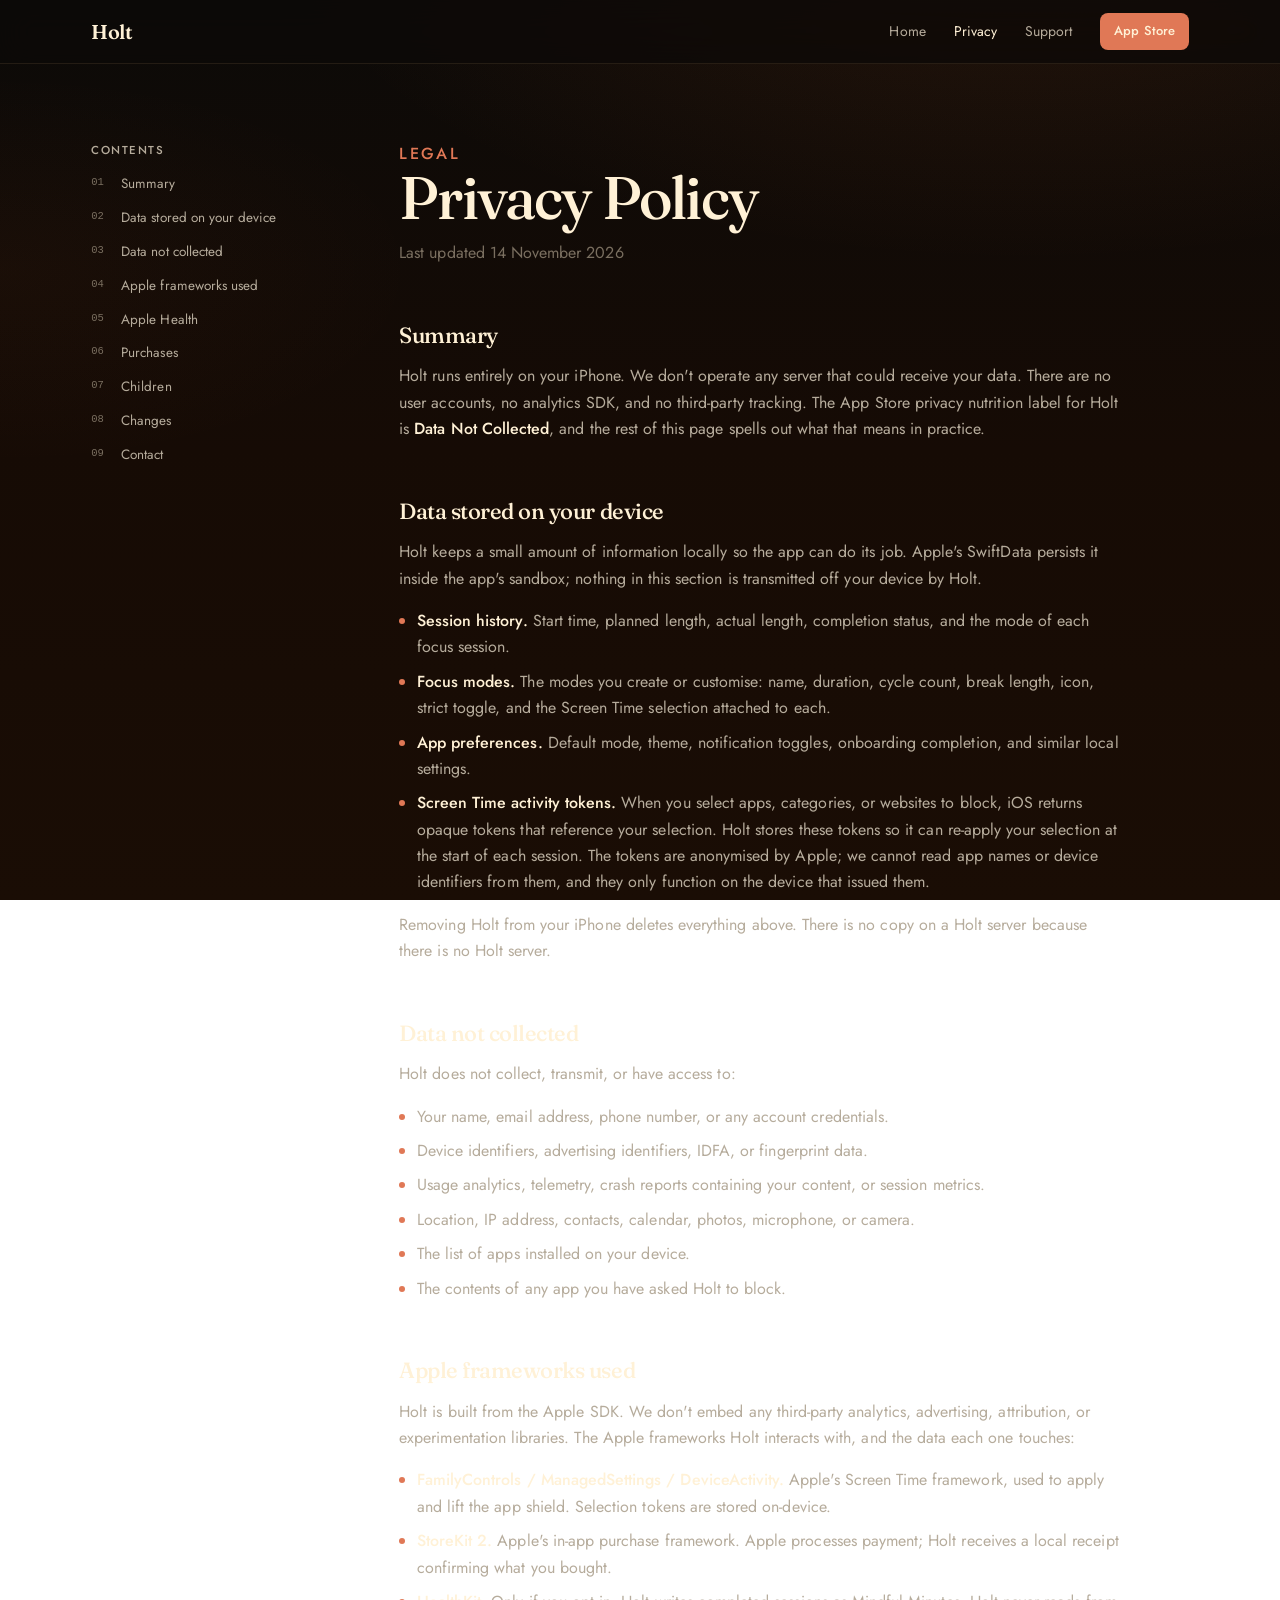
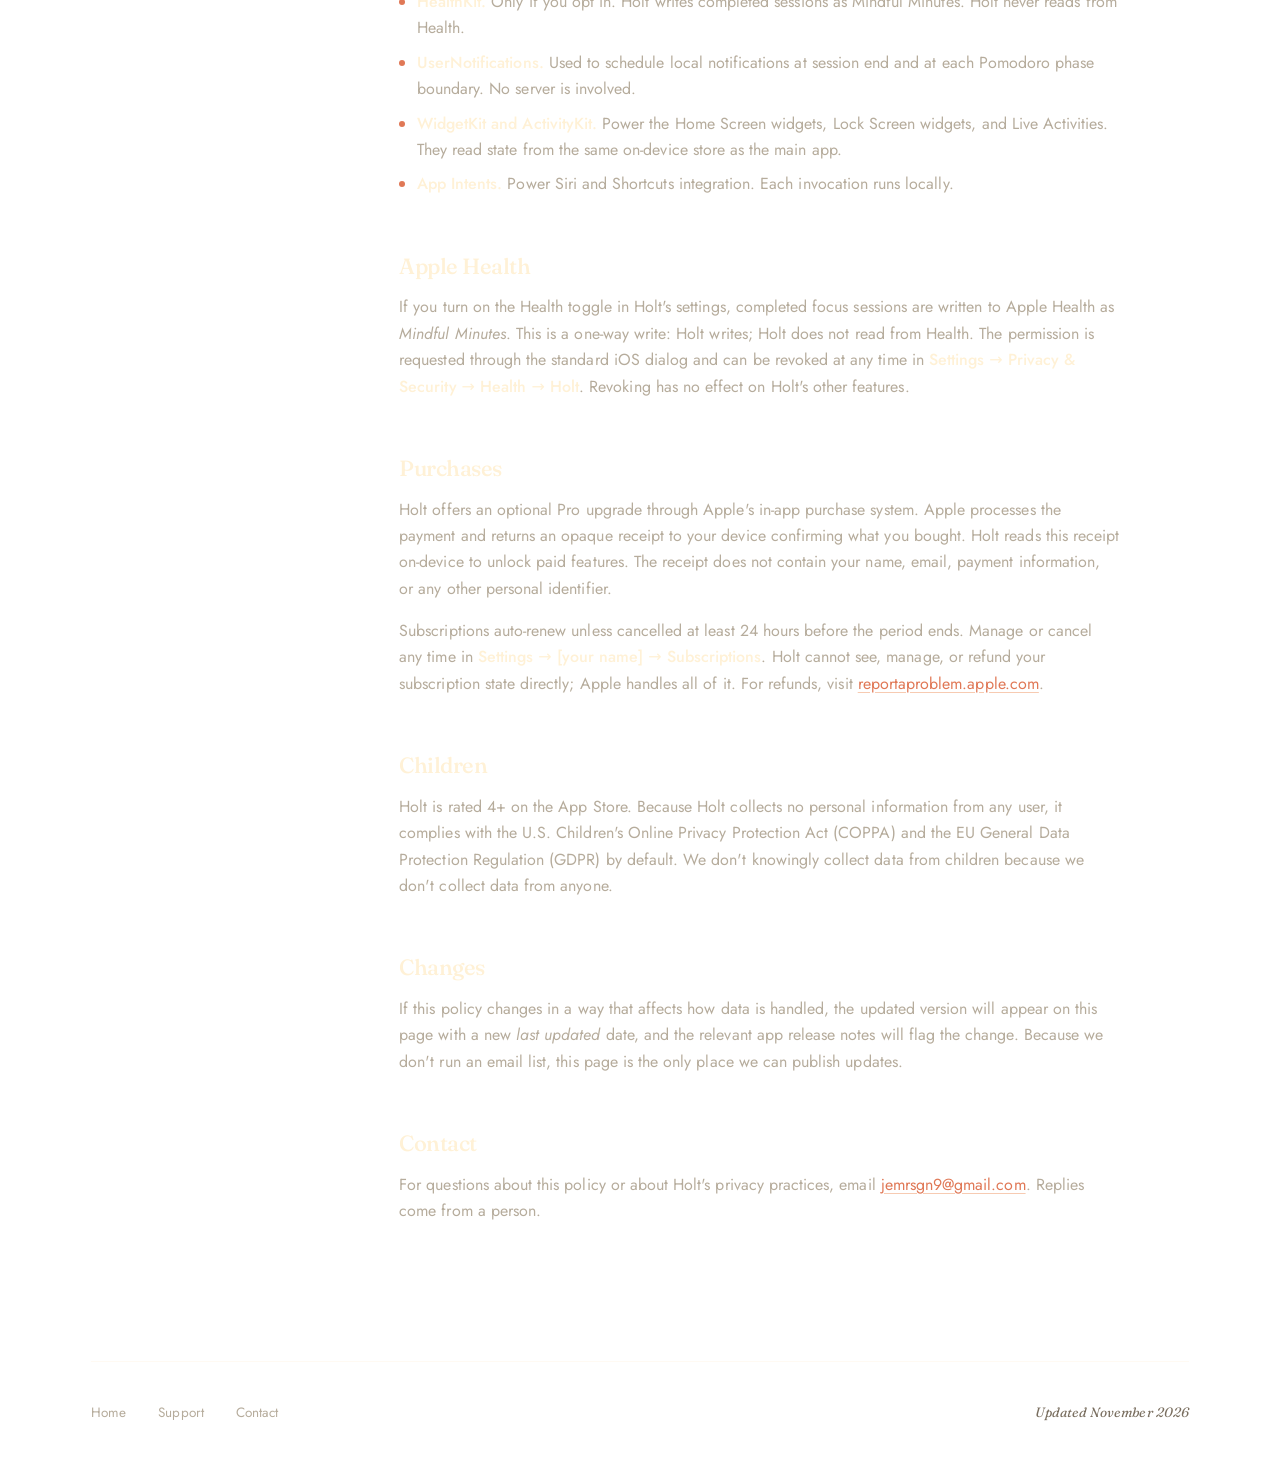
==== commit 67677655: "Modes: drop the row-divider container, go editorial The old modes section was a 3-column grid (name " ====
--- a/privacy.html
+++ b/privacy.html
@@ -147,7 +147,7 @@
       <h2 id="contact">Contact</h2>
       <p>
         For questions about this policy or about Holt's privacy practices,
-        email <a href="mailto:hello@holt.app">hello@holt.app</a>. Replies come
+        email <a href="mailto:jemrsgn9@gmail.com">jemrsgn9@gmail.com</a>. Replies come
         from a person.
       </p>
     </article>
@@ -157,7 +157,7 @@
   <footer class="foot">
     <a href="index.html">Home</a>
     <a href="support.html">Support</a>
-    <a href="mailto:hello@holt.app">Contact</a>
+    <a href="mailto:jemrsgn9@gmail.com">Contact</a>
     <span class="foot__right">Updated November 2026</span>
   </footer>
 </main>
--- a/assets/style.css
+++ b/assets/style.css
@@ -506,33 +506,46 @@
   border: 1px solid rgba(122, 154, 114, .5);
 }
 
-/* ─── Modes table ──────────────────────────────────────────── */
-
-.modes { display: grid; }
+/* ─── Modes (editorial, no row borders) ────────────────────── */
+
+.modes {
+  display: grid;
+  grid-template-columns: 1fr;
+  gap: clamp(40px, 5vw, 56px);
+}
+@media (min-width: 820px) {
+  .modes { grid-template-columns: 1fr 1fr; gap: clamp(48px, 6vw, 72px) clamp(56px, 6vw, 88px); }
+}
+
 .mode-row {
   display: grid;
-  grid-template-columns: 130px 140px 1fr;
-  gap: 28px;
-  padding: 22px 0;
-  border-top: 1px solid var(--line);
+  gap: 8px;
+}
+.mode-row__head {
+  display: flex;
   align-items: baseline;
-}
-.mode-row:last-child { border-bottom: 1px solid var(--line); }
+  gap: 14px;
+}
 .mode-row__name {
   font-family: 'Fraunces', serif;
   font-weight: 500;
-  font-size: 19px;
-  color: var(--cream);
-  letter-spacing: -.012em;
+  font-size: clamp(24px, 2.6vw, 30px);
+  color: var(--cream);
+  letter-spacing: -.018em;
+  line-height: 1.05;
 }
 .mode-row__spec {
   font-family: ui-monospace, monospace;
-  font-size: 13.5px;
+  font-size: 13px;
   color: var(--ember);
-}
-.mode-row__desc { font-size: 15px; color: var(--sand); margin: 0; line-height: 1.55; }
-@media (max-width: 640px) {
-  .mode-row { grid-template-columns: 1fr; gap: 6px; }
+  letter-spacing: .02em;
+}
+.mode-row__desc {
+  font-size: 15.5px;
+  color: var(--sand);
+  margin: 0;
+  line-height: 1.62;
+  max-width: 44ch;
 }
 
 /* ─── Pricing ──────────────────────────────────────────────── */
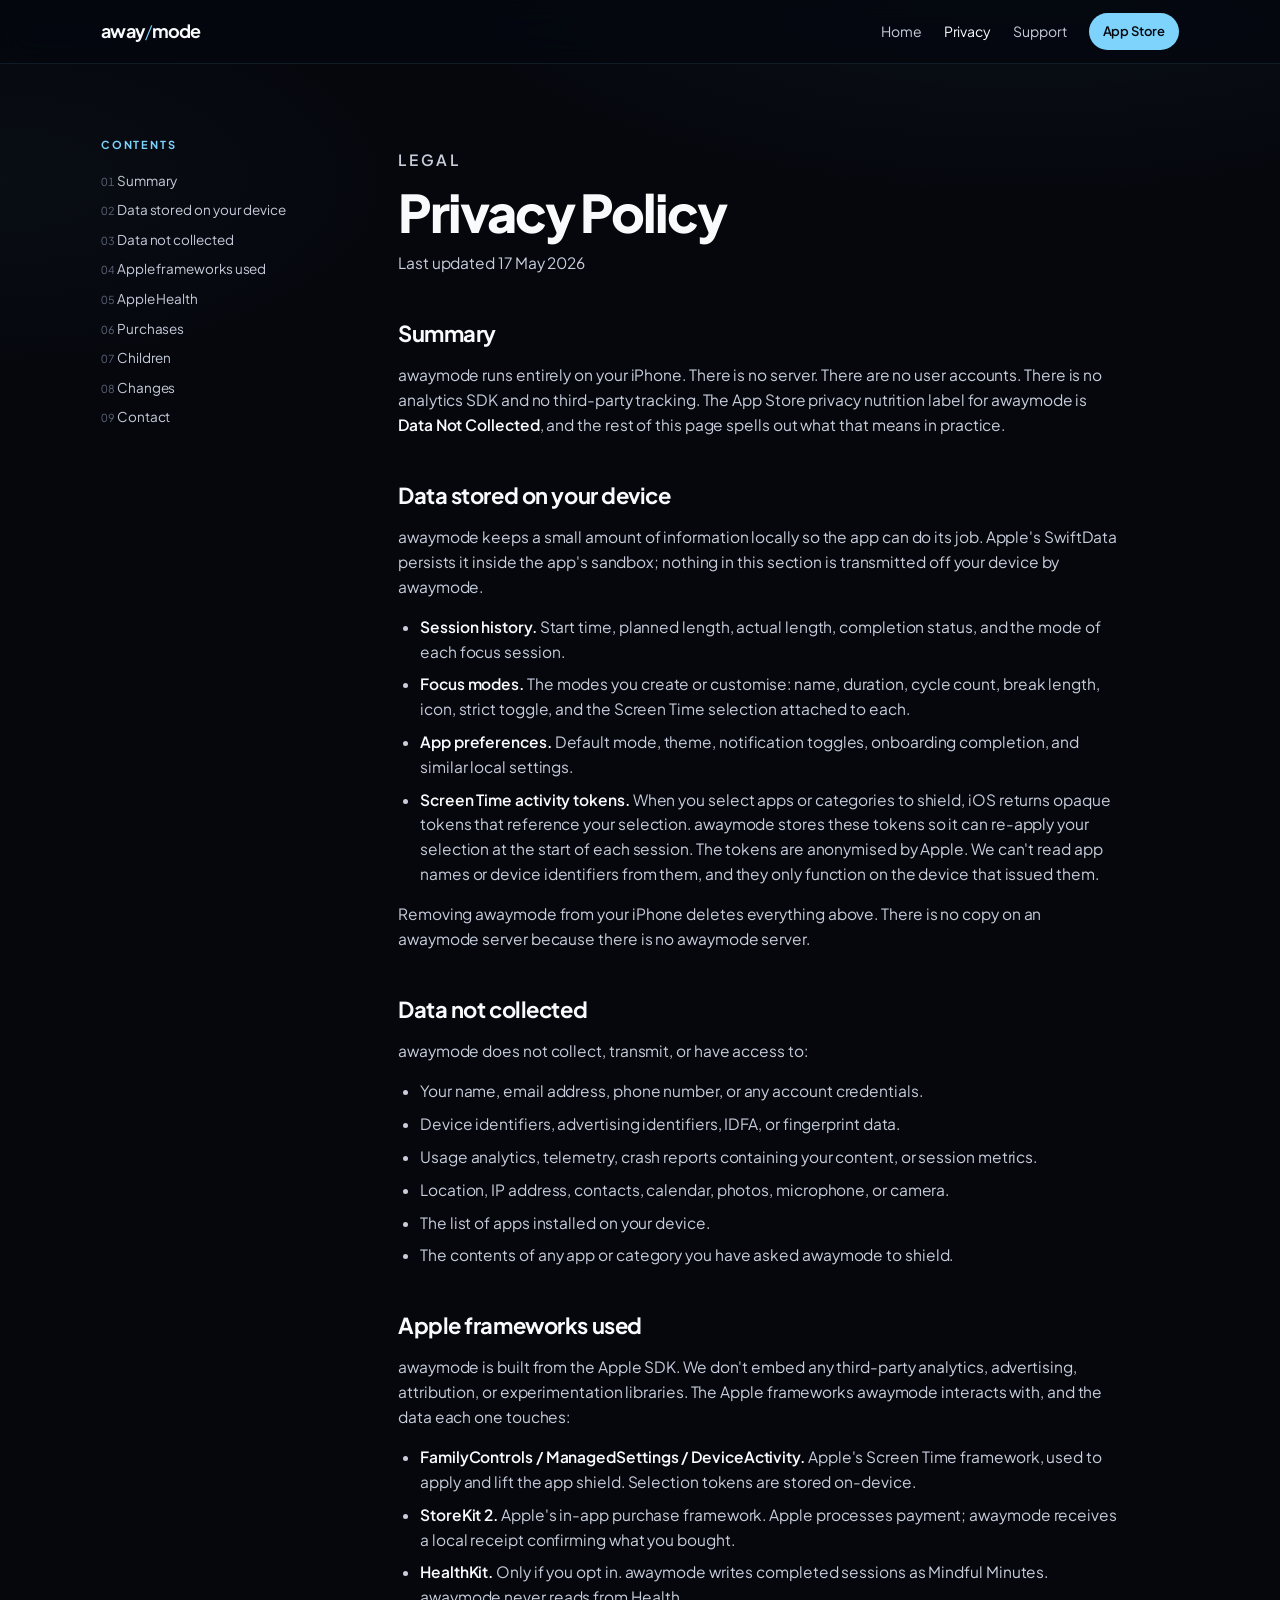
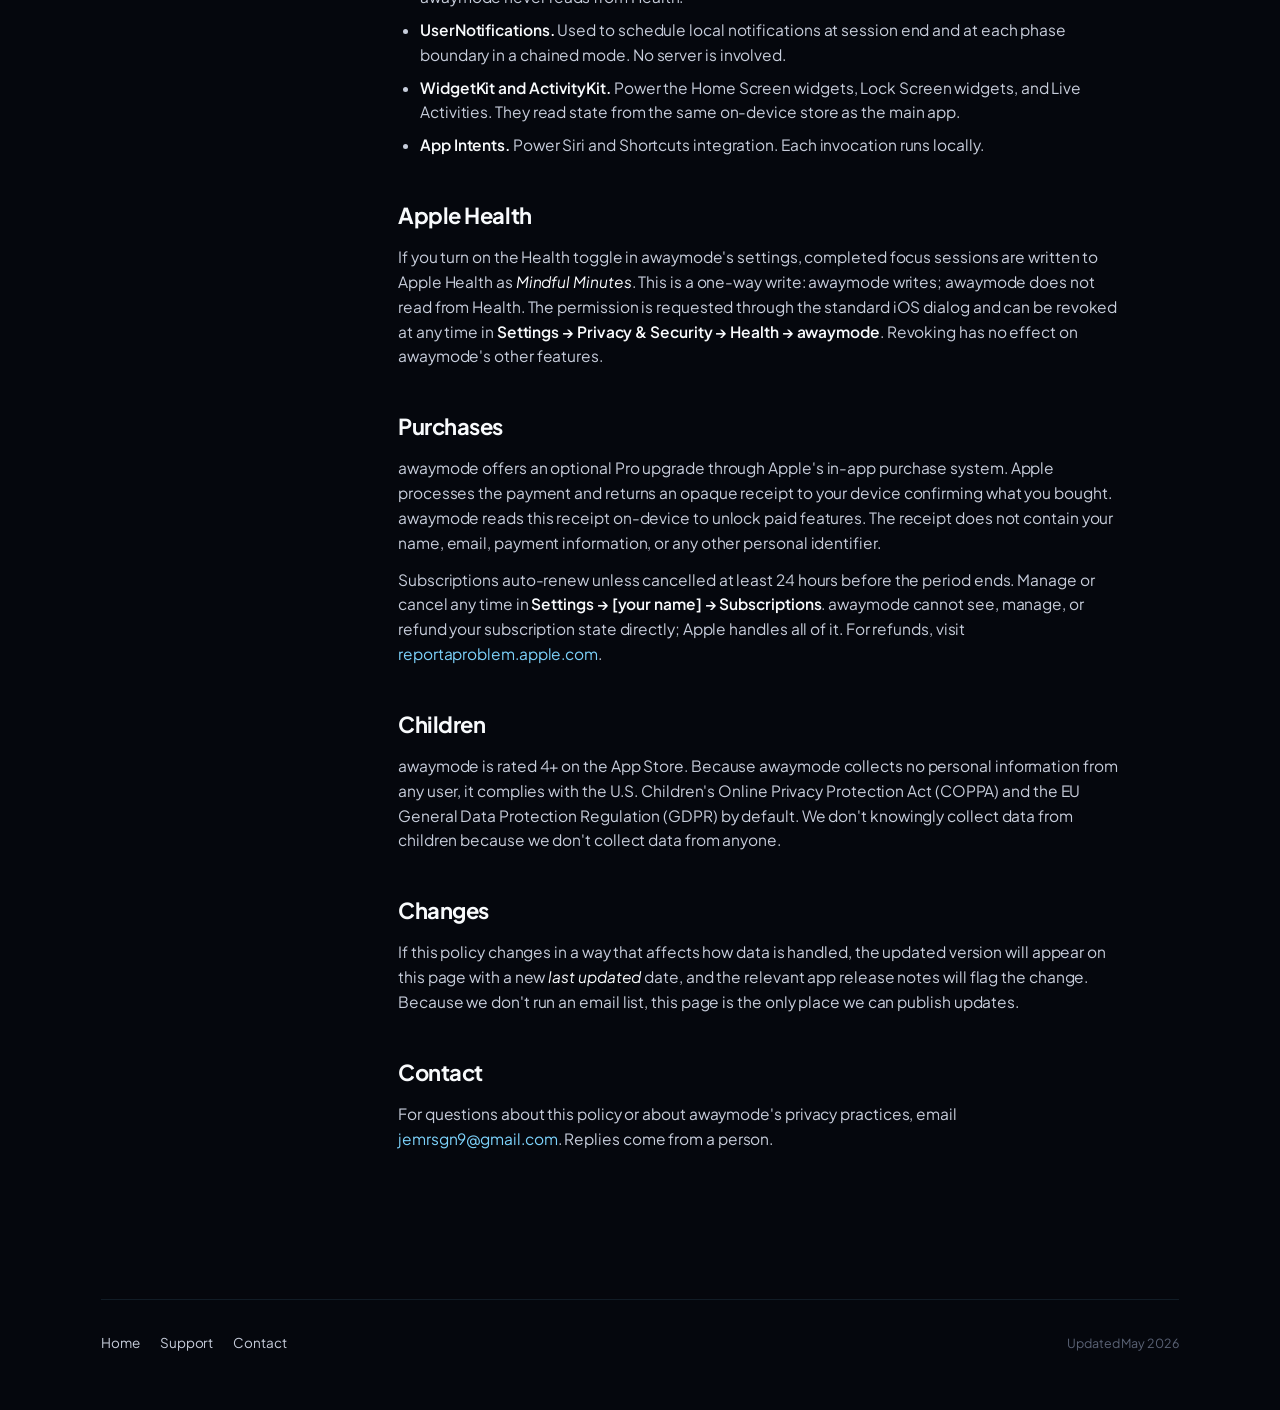
==== commit ff29bd58: "rebrand to awaymode new palette, type, copy, pricing. all surfaces." ====
--- a/privacy.html
+++ b/privacy.html
@@ -3,17 +3,17 @@
 <head>
 <meta charset="utf-8" />
 <meta name="viewport" content="width=device-width, initial-scale=1" />
-<meta name="theme-color" content="#0C0A08" />
-<title>Privacy Policy — Holt</title>
-<meta name="description" content="Holt collects no personal data. No accounts, no analytics, no servers. Everything stays on your iPhone." />
-<link rel="icon" href="data:image/svg+xml,%3Csvg xmlns='http://www.w3.org/2000/svg' viewBox='0 0 100 100'%3E%3Crect width='100' height='100' rx='22' fill='%23E07856'/%3E%3Ctext x='50' y='72' font-size='62' font-family='serif' font-weight='600' text-anchor='middle' fill='%23FFF1D6'%3EH%3C/text%3E%3C/svg%3E" />
+<meta name="theme-color" content="#05070D" />
+<title>Privacy Policy. Awaymode</title>
+<meta name="description" content="awaymode collects no personal data. No accounts, no analytics, no servers. Everything stays on your iPhone." />
+<link rel="icon" href="data:image/svg+xml,%3Csvg xmlns='http://www.w3.org/2000/svg' viewBox='0 0 100 100'%3E%3Crect width='100' height='100' rx='22' fill='%2305070D'/%3E%3Ctext x='50' y='62' font-size='28' font-family='Plus Jakarta Sans, sans-serif' font-weight='700' text-anchor='middle' fill='%23F8FAFC' letter-spacing='-1'%3Ea%3Ctspan font-weight='300' fill='%237DD3FC'%3E/%3C/tspan%3Em%3C/text%3E%3C/svg%3E" />
 <link rel="stylesheet" href="assets/style.css" />
 </head>
 <body>
 
 <nav class="nav">
   <div class="container nav__row">
-    <a href="index.html" class="nav__brand">Holt</a>
+    <a href="index.html" class="nav__brand">away<span class="slash">/</span>mode</a>
     <div class="nav__links">
       <a href="index.html">Home</a>
       <a href="privacy.html" aria-current="page">Privacy</a>
@@ -44,95 +44,97 @@
     <article class="doc__body">
       <p class="eyebrow">Legal</p>
       <h1>Privacy Policy</h1>
-      <p class="doc__meta">Last updated 14 November 2026</p>
+      <p class="doc__meta">Last updated 17 May 2026</p>
 
       <h2 id="summary">Summary</h2>
       <p>
-        Holt runs entirely on your iPhone. We don't operate any server that
-        could receive your data. There are no user accounts, no analytics SDK,
-        and no third-party tracking. The App Store privacy nutrition label for
-        Holt is <strong>Data Not Collected</strong>, and the rest of this page
-        spells out what that means in practice.
+        awaymode runs entirely on your iPhone. There is no server. There are
+        no user accounts. There is no analytics SDK and no third-party
+        tracking. The App Store privacy nutrition label for awaymode is
+        <strong>Data Not Collected</strong>, and the rest of this page spells
+        out what that means in practice.
       </p>
 
       <h2 id="stored">Data stored on your device</h2>
       <p>
-        Holt keeps a small amount of information locally so the app can do its
-        job. Apple's SwiftData persists it inside the app's sandbox; nothing in
-        this section is transmitted off your device by Holt.
+        awaymode keeps a small amount of information locally so the app can
+        do its job. Apple's SwiftData persists it inside the app's sandbox;
+        nothing in this section is transmitted off your device by awaymode.
       </p>
       <ul>
         <li><strong>Session history.</strong> Start time, planned length, actual length, completion status, and the mode of each focus session.</li>
         <li><strong>Focus modes.</strong> The modes you create or customise: name, duration, cycle count, break length, icon, strict toggle, and the Screen Time selection attached to each.</li>
         <li><strong>App preferences.</strong> Default mode, theme, notification toggles, onboarding completion, and similar local settings.</li>
-        <li><strong>Screen Time activity tokens.</strong> When you select apps, categories, or websites to block, iOS returns opaque tokens that reference your selection. Holt stores these tokens so it can re-apply your selection at the start of each session. The tokens are anonymised by Apple; we cannot read app names or device identifiers from them, and they only function on the device that issued them.</li>
+        <li><strong>Screen Time activity tokens.</strong> When you select apps or categories to shield, iOS returns opaque tokens that reference your selection. awaymode stores these tokens so it can re-apply your selection at the start of each session. The tokens are anonymised by Apple. We can't read app names or device identifiers from them, and they only function on the device that issued them.</li>
       </ul>
       <p>
-        Removing Holt from your iPhone deletes everything above. There is no
-        copy on a Holt server because there is no Holt server.
+        Removing awaymode from your iPhone deletes everything above. There is
+        no copy on an awaymode server because there is no awaymode server.
       </p>
 
       <h2 id="not-collected">Data not collected</h2>
-      <p>Holt does not collect, transmit, or have access to:</p>
+      <p>awaymode does not collect, transmit, or have access to:</p>
       <ul>
         <li>Your name, email address, phone number, or any account credentials.</li>
         <li>Device identifiers, advertising identifiers, IDFA, or fingerprint data.</li>
         <li>Usage analytics, telemetry, crash reports containing your content, or session metrics.</li>
         <li>Location, IP address, contacts, calendar, photos, microphone, or camera.</li>
         <li>The list of apps installed on your device.</li>
-        <li>The contents of any app you have asked Holt to block.</li>
+        <li>The contents of any app or category you have asked awaymode to shield.</li>
       </ul>
 
       <h2 id="third-parties">Apple frameworks used</h2>
       <p>
-        Holt is built from the Apple SDK. We don't embed any third-party
-        analytics, advertising, attribution, or experimentation libraries. The
-        Apple frameworks Holt interacts with, and the data each one touches:
+        awaymode is built from the Apple SDK. We don't embed any
+        third-party analytics, advertising, attribution, or experimentation
+        libraries. The Apple frameworks awaymode interacts with, and the
+        data each one touches:
       </p>
       <ul>
         <li><strong>FamilyControls / ManagedSettings / DeviceActivity.</strong> Apple's Screen Time framework, used to apply and lift the app shield. Selection tokens are stored on-device.</li>
-        <li><strong>StoreKit 2.</strong> Apple's in-app purchase framework. Apple processes payment; Holt receives a local receipt confirming what you bought.</li>
-        <li><strong>HealthKit.</strong> Only if you opt in. Holt writes completed sessions as Mindful Minutes. Holt never reads from Health.</li>
-        <li><strong>UserNotifications.</strong> Used to schedule local notifications at session end and at each Pomodoro phase boundary. No server is involved.</li>
+        <li><strong>StoreKit 2.</strong> Apple's in-app purchase framework. Apple processes payment; awaymode receives a local receipt confirming what you bought.</li>
+        <li><strong>HealthKit.</strong> Only if you opt in. awaymode writes completed sessions as Mindful Minutes. awaymode never reads from Health.</li>
+        <li><strong>UserNotifications.</strong> Used to schedule local notifications at session end and at each phase boundary in a chained mode. No server is involved.</li>
         <li><strong>WidgetKit and ActivityKit.</strong> Power the Home Screen widgets, Lock Screen widgets, and Live Activities. They read state from the same on-device store as the main app.</li>
         <li><strong>App Intents.</strong> Power Siri and Shortcuts integration. Each invocation runs locally.</li>
       </ul>
 
       <h2 id="health">Apple Health</h2>
       <p>
-        If you turn on the Health toggle in Holt's settings, completed focus
-        sessions are written to Apple Health as <em>Mindful Minutes</em>. This
-        is a one-way write: Holt writes; Holt does not read from Health. The
-        permission is requested through the standard iOS dialog and can be
-        revoked at any time in
-        <strong>Settings → Privacy &amp; Security → Health → Holt</strong>.
-        Revoking has no effect on Holt's other features.
+        If you turn on the Health toggle in awaymode's settings, completed
+        focus sessions are written to Apple Health as <em>Mindful Minutes</em>.
+        This is a one-way write: awaymode writes; awaymode does not read from
+        Health. The permission is requested through the standard iOS dialog
+        and can be revoked at any time in
+        <strong>Settings → Privacy &amp; Security → Health → awaymode</strong>.
+        Revoking has no effect on awaymode's other features.
       </p>
 
       <h2 id="purchases">Purchases</h2>
       <p>
-        Holt offers an optional Pro upgrade through Apple's in-app purchase
-        system. Apple processes the payment and returns an opaque receipt to
-        your device confirming what you bought. Holt reads this receipt
-        on-device to unlock paid features. The receipt does not contain your
-        name, email, payment information, or any other personal identifier.
+        awaymode offers an optional Pro upgrade through Apple's in-app
+        purchase system. Apple processes the payment and returns an opaque
+        receipt to your device confirming what you bought. awaymode reads
+        this receipt on-device to unlock paid features. The receipt does not
+        contain your name, email, payment information, or any other personal
+        identifier.
       </p>
       <p>
         Subscriptions auto-renew unless cancelled at least 24 hours before
         the period ends. Manage or cancel any time in
-        <strong>Settings → [your name] → Subscriptions</strong>. Holt cannot
-        see, manage, or refund your subscription state directly; Apple handles
-        all of it. For refunds, visit
+        <strong>Settings → [your name] → Subscriptions</strong>. awaymode
+        cannot see, manage, or refund your subscription state directly; Apple
+        handles all of it. For refunds, visit
         <a href="https://reportaproblem.apple.com" rel="noopener">reportaproblem.apple.com</a>.
       </p>
 
       <h2 id="children">Children</h2>
       <p>
-        Holt is rated 4+ on the App Store. Because Holt collects no personal
-        information from any user, it complies with the U.S. Children's Online
-        Privacy Protection Act (COPPA) and the EU General Data Protection
-        Regulation (GDPR) by default. We don't knowingly collect data from
-        children because we don't collect data from anyone.
+        awaymode is rated 4+ on the App Store. Because awaymode collects no
+        personal information from any user, it complies with the U.S.
+        Children's Online Privacy Protection Act (COPPA) and the EU General
+        Data Protection Regulation (GDPR) by default. We don't knowingly
+        collect data from children because we don't collect data from anyone.
       </p>
 
       <h2 id="changes">Changes</h2>
@@ -140,15 +142,16 @@
         If this policy changes in a way that affects how data is handled,
         the updated version will appear on this page with a new
         <em>last updated</em> date, and the relevant app release notes will
-        flag the change. Because we don't run an email list, this page is the
-        only place we can publish updates.
+        flag the change. Because we don't run an email list, this page is
+        the only place we can publish updates.
       </p>
 
       <h2 id="contact">Contact</h2>
       <p>
-        For questions about this policy or about Holt's privacy practices,
-        email <a href="mailto:jemrsgn9@gmail.com">jemrsgn9@gmail.com</a>. Replies come
-        from a person.
+        For questions about this policy or about awaymode's privacy
+        practices, email
+        <a href="mailto:jemrsgn9@gmail.com">jemrsgn9@gmail.com</a>. Replies
+        come from a person.
       </p>
     </article>
 
@@ -158,7 +161,7 @@
     <a href="index.html">Home</a>
     <a href="support.html">Support</a>
     <a href="mailto:jemrsgn9@gmail.com">Contact</a>
-    <span class="foot__right">Updated November 2026</span>
+    <span class="foot__right">Updated May 2026</span>
   </footer>
 </main>
 
--- a/assets/style.css
+++ b/assets/style.css
@@ -1,36 +1,48 @@
-/* Holt — production stylesheet.
- * Container + grid system, single-file, no build.
- * Fraunces (serif) for display; Jost (sans) for UI and body.
+/* awaymode website. Design system.
+ *
+ * Matches the iOS app's awaymode canvas: void background, blue accent,
+ * cream text, Plus Jakarta Sans throughout. Lowercase brand register.
+ *
+ * Single stylesheet, no build step. Plus Jakarta Sans pulled from
+ * Google Fonts with the full weight axis for the wordmark + body.
  */
 
-@import url('https://fonts.googleapis.com/css2?family=Fraunces:opsz,wght@9..144,400;9..144,500;9..144,600;9..144,700&family=Jost:wght@300;400;500;600&display=swap');
+@import url('https://fonts.googleapis.com/css2?family=Plus+Jakarta+Sans:ital,wght@0,200..800;1,200..800&display=swap');
 
 :root {
-  --bg-0: #0C0A08;
-  --bg-1: #160B05;
-  --bg-2: #1A0D05;
-
-  --cream:  #FFF1D6;
-  --sand:   #B6AC9C;
-  --muted:  #7A6F60;
-  --whisper: #4F463B;
-
-  --line:    rgba(255, 200, 140, 0.10);
-  --line-2:  rgba(255, 200, 140, 0.18);
-  --surface: rgba(255, 244, 224, 0.035);
-  --surface-2: rgba(255, 244, 224, 0.07);
-
-  --ember:    #E07856;
-  --ember-2:  #F08A65;
-  --moss:     #7A9A72;
-
-  --container: 1200px;
+  /* Background void + subtle near-black surfaces */
+  --void:      #05070D;
+  --surface-1: #0A0E18;
+  --surface-2: #121826;
+  --surface-3: #1B2333;
+
+  /* Text */
+  --cream:     #F8FAFC;
+  --subtext:   #C7CDDB;
+  --grey:      #8B93A6;
+  --dim:       #5A6275;
+
+  /* Accent */
+  --blue:      #7DD3FC;
+  --blue-2:    #38BDF8;
+  --green:     #86EFAC;
+  --danger:    #FB7185;
+
+  /* Lines + surface fills */
+  --line:      rgba(125, 211, 252, 0.10);
+  --line-2:    rgba(125, 211, 252, 0.22);
+  --surface:   rgba(248, 250, 252, 0.04);
+  --surface-strong: rgba(248, 250, 252, 0.07);
+
+  --container: 1180px;
   --gutter: clamp(20px, 4vw, 56px);
   --nav-h: 64px;
 
   --radius-sm: 8px;
-  --radius:    12px;
-  --radius-lg: 20px;
+  --radius:    14px;
+  --radius-lg: 22px;
+
+  --f-sans: 'Plus Jakarta Sans', system-ui, -apple-system, sans-serif;
 }
 
 * { box-sizing: border-box; }
@@ -38,15 +50,15 @@
 
 body {
   background:
-    radial-gradient(ellipse 90% 60% at 80% -10%, rgba(232,107,36,.12), transparent 65%),
-    radial-gradient(ellipse 60% 40% at 0% 30%, rgba(232,107,36,.04), transparent 55%),
-    linear-gradient(180deg, var(--bg-0), var(--bg-1) 50%, var(--bg-2));
+    radial-gradient(ellipse 80% 50% at 80% -10%, rgba(125,211,252,.06), transparent 65%),
+    radial-gradient(ellipse 60% 40% at 0% 20%, rgba(125,211,252,.03), transparent 55%),
+    var(--void);
   background-attachment: fixed;
   color: var(--cream);
-  font-family: 'Jost', system-ui, sans-serif;
+  font-family: var(--f-sans);
   font-size: 16px;
   line-height: 1.6;
-  letter-spacing: .003em;
+  letter-spacing: -0.005em;
   -webkit-font-smoothing: antialiased;
   -moz-osx-font-smoothing: grayscale;
 }
@@ -57,712 +69,550 @@
   padding-inline: var(--gutter);
 }
 
-/* ─── Nav ───────────────────────────────────────────────────── */
+a { color: var(--blue); text-decoration: none; }
+a:hover { color: var(--cream); }
+
+/* ─── Wordmark ─────────────────────────────────────────────── */
+
+.wordmark {
+  font-family: var(--f-sans);
+  font-weight: 700;
+  letter-spacing: -0.04em;
+  color: var(--cream);
+}
+.wordmark .slash {
+  font-weight: 300;
+  color: var(--blue);
+}
+
+/* ─── Nav ──────────────────────────────────────────────────── */
 
 .nav {
   position: sticky;
   top: 0;
   z-index: 30;
   height: var(--nav-h);
-  background: rgba(12, 10, 8, .78);
+  background: rgba(5, 7, 13, 0.78);
   backdrop-filter: saturate(160%) blur(16px);
-  -webkit-backdrop-filter: saturate(160%) blur(16px);
   border-bottom: 1px solid var(--line);
 }
-.nav__row { height: 100%; display: flex; align-items: center; gap: 32px; }
+.nav__row {
+  height: 100%;
+  display: flex;
+  align-items: center;
+  justify-content: space-between;
+  gap: 24px;
+}
 .nav__brand {
-  font-family: 'Fraunces', serif;
+  font-family: var(--f-sans);
+  font-weight: 700;
+  font-size: 18px;
+  letter-spacing: -0.04em;
+  color: var(--cream);
+}
+.nav__brand .slash { font-weight: 300; color: var(--blue); }
+.nav__links {
+  display: flex;
+  align-items: center;
+  gap: 22px;
+  font-size: 14px;
+  color: var(--subtext);
+}
+.nav__links a { color: var(--subtext); }
+.nav__links a[aria-current="page"] { color: var(--cream); }
+.nav__cta {
+  padding: 8px 14px;
+  border-radius: 999px;
+  background: var(--blue);
+  color: var(--void) !important;
   font-weight: 600;
-  font-size: 20px;
-  letter-spacing: -.02em;
-  color: var(--cream);
-  text-decoration: none;
-}
-.nav__links { margin-left: auto; display: flex; align-items: center; gap: 28px; font-size: 14px; }
-.nav__links a {
-  color: var(--sand);
-  text-decoration: none;
-  transition: color .15s ease;
-}
-.nav__links a:hover, .nav__links a[aria-current="page"] { color: var(--cream); }
-.nav__cta {
-  color: var(--cream) !important;
-  background: var(--ember);
-  padding: 8px 14px;
-  border-radius: var(--radius-sm);
+  font-size: 13px;
+}
+.nav__cta:hover { background: var(--blue-2); color: var(--void); }
+@media (max-width: 720px) {
+  .nav__links { gap: 14px; font-size: 13px; }
+  .nav__links a:not(.nav__cta) { display: none; }
+}
+
+/* ─── Hero ─────────────────────────────────────────────────── */
+
+.hero {
+  padding: clamp(48px, 8vw, 96px) 0 clamp(48px, 8vw, 80px);
+  display: grid;
+  grid-template-columns: 1.15fr 1fr;
+  gap: clamp(32px, 6vw, 80px);
+  align-items: center;
+}
+@media (max-width: 860px) {
+  .hero { grid-template-columns: 1fr; gap: 48px; }
+}
+.eyebrow {
+  text-transform: uppercase;
+  font-size: 11px;
+  letter-spacing: 0.18em;
+  color: var(--grey);
+  font-weight: 600;
+  margin: 0 0 16px;
+}
+.hero h1 {
+  font-family: var(--f-sans);
+  font-weight: 800;
+  font-size: clamp(40px, 6.2vw, 72px);
+  line-height: 1.02;
+  letter-spacing: -0.04em;
+  margin: 0 0 22px;
+  color: var(--cream);
+}
+.hero h1 .blue { color: var(--blue); font-weight: 300; }
+.hero__sub {
+  font-size: 18px;
+  color: var(--subtext);
+  margin: 0 0 12px;
   font-weight: 500;
-  font-size: 13px;
-}
-.nav__cta:hover { background: var(--ember-2); }
-
-@media (max-width: 720px) {
-  .nav__links a:not(.nav__cta) { display: none; }
-}
-
-/* ─── Type ──────────────────────────────────────────────────── */
-
-.eyebrow {
-  font-weight: 500;
-  font-size: 12.5px;
-  letter-spacing: .15em;
-  text-transform: uppercase;
-  color: var(--ember);
-  margin: 0;
-}
-
-h1, h2, h3, h4 { color: var(--cream); margin: 0; font-family: 'Fraunces', serif; }
-
-h1 {
-  font-weight: 500;
-  font-size: clamp(44px, 6.5vw, 76px);
-  line-height: 1.02;
-  letter-spacing: -.03em;
-}
-h1 .ember { color: var(--ember); font-style: italic; font-weight: 400; }
-
-h2 {
-  font-weight: 500;
-  font-size: clamp(28px, 3.2vw, 40px);
-  line-height: 1.12;
-  letter-spacing: -.022em;
-}
-h2 .ember { color: var(--ember); font-style: italic; font-weight: 400; }
-
-h3 {
-  font-weight: 500;
-  font-size: 20px;
-  letter-spacing: -.012em;
-  line-height: 1.25;
-}
-
-h4 {
-  font-family: 'Jost', sans-serif;
-  font-weight: 500;
-  font-size: 11.5px;
-  letter-spacing: .13em;
-  text-transform: uppercase;
-  color: var(--sand);
-}
-
-p, li {
-  color: var(--sand);
-  font-size: 16px;
-  line-height: 1.62;
-}
-p strong, li strong { color: var(--cream); font-weight: 500; }
-
-a {
-  color: var(--ember);
-  text-decoration: underline;
-  text-decoration-color: rgba(232, 107, 36, .35);
-  text-underline-offset: 3px;
-  transition: text-decoration-color .15s ease, color .15s ease;
-}
-a:hover { color: var(--ember-2); text-decoration-color: var(--ember); }
-
-code, kbd {
-  font-family: ui-monospace, 'SF Mono', Menlo, monospace;
-  font-size: .9em;
-  background: var(--surface);
-  border: 1px solid var(--line);
-  border-radius: 4px;
-  padding: 1px 6px;
-  color: var(--cream);
-}
-
-/* ─── Buttons ──────────────────────────────────────────────── */
+}
+.hero__body {
+  color: var(--grey);
+  font-size: 15.5px;
+  max-width: 540px;
+  margin: 0 0 28px;
+}
+.hero__actions { display: flex; gap: 12px; flex-wrap: wrap; }
+.hero__meta {
+  margin-top: 22px;
+  font-size: 13.5px;
+  color: var(--dim);
+}
+.hero__meta strong { color: var(--subtext); font-weight: 600; }
 
 .btn {
   display: inline-flex;
   align-items: center;
-  gap: 10px;
-  background: var(--ember);
-  color: var(--cream);
-  font-weight: 500;
+  gap: 8px;
+  padding: 13px 20px;
+  border-radius: 14px;
+  font-weight: 700;
   font-size: 14.5px;
-  padding: 13px 22px;
-  border-radius: var(--radius);
-  border: none;
-  text-decoration: none;
-  cursor: pointer;
-  transition: background .15s ease, transform .12s ease;
-}
-.btn:hover { background: var(--ember-2); text-decoration: none; transform: translateY(-1px); }
-.btn:active { transform: translateY(0); }
+  letter-spacing: -0.01em;
+  background: var(--blue);
+  color: var(--void);
+  border: 1px solid transparent;
+}
+.btn:hover { background: var(--blue-2); color: var(--void); }
+.btn__arrow { transition: transform .2s ease; }
+.btn:hover .btn__arrow { transform: translateX(2px); }
 .btn--ghost {
   background: transparent;
   color: var(--cream);
-  border: 1px solid var(--line-2);
-}
-.btn--ghost:hover { background: var(--surface); border-color: var(--ember); transform: none; }
-
-.btn__arrow { font-size: 18px; line-height: 1; transition: transform .15s ease; }
-.btn:hover .btn__arrow { transform: translateX(2px); }
-
-/* ─── Hero ─────────────────────────────────────────────────── */
-
-.hero {
-  padding: clamp(60px, 9vw, 120px) 0 clamp(40px, 6vw, 80px);
-  display: grid;
-  grid-template-columns: 1fr;
-  gap: 56px;
-  align-items: center;
-}
-@media (min-width: 940px) {
-  .hero { grid-template-columns: 1.05fr .95fr; gap: 64px; }
-}
-
-.hero__text { max-width: 600px; }
-.hero__text .eyebrow { margin-bottom: 22px; }
-.hero__sub {
-  font-family: 'Fraunces', serif;
-  font-style: italic;
-  font-weight: 400;
-  font-size: clamp(20px, 2.2vw, 24px);
-  color: var(--sand);
-  line-height: 1.4;
-  margin: 16px 0 24px;
-  max-width: 38ch;
-}
-.hero__body {
-  font-size: 17px;
-  line-height: 1.55;
-  max-width: 52ch;
-  margin: 0 0 32px;
-  color: var(--sand);
-}
-.hero__actions { display: flex; gap: 12px; flex-wrap: wrap; }
-.hero__meta {
-  margin-top: 22px;
-  font-size: 13px;
-  color: var(--muted);
-  letter-spacing: .01em;
-}
-.hero__meta strong { color: var(--sand); font-weight: 500; }
-
-/* ─── Hero device mockup (pure CSS, no images) ────────────── */
+  border-color: var(--line-2);
+}
+.btn--ghost:hover { background: var(--surface); color: var(--cream); }
+
+/* ─── Device mockup (CSS only) ───────────────────────────── */
 
 .device {
   position: relative;
+  width: 100%;
+  max-width: 360px;
+  aspect-ratio: 9 / 19;
   margin: 0 auto;
-  width: min(320px, 100%);
-  aspect-ratio: 9 / 19.5;
-  border-radius: 48px;
-  background:
-    radial-gradient(ellipse 90% 50% at 50% 0%, rgba(232,107,36,.10), transparent 60%),
-    linear-gradient(180deg, #16110D, #1F1814);
-  border: 1px solid rgba(255, 200, 140, .12);
+  background: var(--surface-1);
+  border: 1px solid var(--line-2);
+  border-radius: 44px;
+  padding: 18px;
   box-shadow:
-    0 30px 80px rgba(0,0,0,.55),
-    0 8px 24px rgba(0,0,0,.4),
-    inset 0 0 0 1px rgba(255,255,255,.02);
-  padding: 14px;
-  overflow: hidden;
-}
-.device::before {
-  /* Dynamic Island */
-  content: '';
-  position: absolute;
-  top: 14px;
-  left: 50%;
-  transform: translateX(-50%);
-  width: 95px;
-  height: 28px;
-  background: #000;
-  border-radius: 20px;
-  z-index: 2;
+    0 30px 80px rgba(0,0,0,0.6),
+    inset 0 1px 0 rgba(255,255,255,0.04);
 }
 .device__inner {
   height: 100%;
+  background: var(--void);
+  border-radius: 30px;
+  padding: 28px 22px 22px;
   display: flex;
   flex-direction: column;
-  align-items: center;
   justify-content: space-between;
-  padding: 64px 16px 24px;
-  position: relative;
-}
-.device__greeting {
-  font-size: 11px;
-  color: var(--sand);
-  letter-spacing: .04em;
-  display: flex;
-  align-items: center;
-  gap: 5px;
-}
-.device__greeting .moon { color: var(--ember); }
-.device__h {
-  font-family: 'Fraunces', serif;
-  font-weight: 500;
-  font-size: 22px;
-  letter-spacing: -.018em;
-  line-height: 1.12;
+}
+.device__brand {
+  display: flex;
+  align-items: baseline;
+  justify-content: space-between;
+}
+.device__brand .wordmark { font-size: 20px; }
+.device__brand .tag {
+  font-size: 10px;
+  letter-spacing: 0.04em;
+  color: var(--grey);
+}
+.device__mode {
+  font-size: 10px;
+  font-weight: 700;
+  letter-spacing: 0.18em;
+  color: var(--blue);
+  text-transform: uppercase;
+  margin-bottom: 8px;
+}
+.device__time {
+  font-size: clamp(80px, 17vw, 128px);
+  font-weight: 800;
+  letter-spacing: -0.06em;
+  color: var(--cream);
+  line-height: 0.95;
+}
+.device__time .sec {
+  font-size: 0.45em;
+  font-weight: 300;
+  color: var(--dim);
+  margin-left: -4px;
+}
+.device__descriptor {
+  font-size: 13px;
+  color: var(--grey);
+}
+.device__pills {
+  display: flex;
+  gap: 6px;
+}
+.device__pill {
+  flex: 1;
   text-align: center;
-  margin-top: 6px;
-  color: var(--cream);
-  max-width: 70%;
-}
-.device__h .ember { color: var(--ember); font-style: italic; font-weight: 400; }
-.device__disc {
-  width: 170px;
-  height: 170px;
-  border-radius: 50%;
-  border: 1px solid rgba(232, 107, 36, .25);
-  background:
-    radial-gradient(circle at 50% 50%, rgba(232,107,36,.08), rgba(255,244,224,.04));
-  display: flex;
-  flex-direction: column;
-  align-items: center;
-  justify-content: center;
-  margin: 4px 0;
-}
-.device__big {
-  font-family: 'Fraunces', serif;
-  font-weight: 300;
-  font-size: 78px;
-  letter-spacing: -.04em;
-  line-height: 1;
-  color: var(--cream);
-}
-.device__small {
   font-size: 10px;
-  color: var(--sand);
-  letter-spacing: .18em;
-  margin-top: 2px;
-}
-.device__modes {
-  display: flex;
-  gap: 6px;
-  width: 100%;
-  padding: 0 4px;
-}
-.device__mode {
-  flex: 1;
+  letter-spacing: 0.14em;
+  text-transform: uppercase;
+  padding: 8px 4px;
   border-radius: 10px;
   border: 1px solid var(--line);
+  color: var(--grey);
+  font-weight: 500;
+}
+.device__pill--active {
+  border-color: rgba(125,211,252,0.3);
+  background: rgba(125,211,252,0.07);
+  color: var(--blue);
+  font-weight: 700;
+}
+.device__cta {
+  margin-top: 12px;
+  padding: 14px;
+  border-radius: 12px;
+  background: var(--blue);
+  color: var(--void);
+  text-align: center;
+  font-weight: 800;
+  font-size: 14px;
+  letter-spacing: -0.02em;
+}
+
+/* ─── Stat band ────────────────────────────────────────────── */
+
+.stats {
+  display: grid;
+  grid-template-columns: repeat(4, 1fr);
+  gap: 1px;
+  background: var(--line);
+  border: 1px solid var(--line);
+  border-radius: var(--radius);
+  overflow: hidden;
+}
+@media (max-width: 720px) { .stats { grid-template-columns: repeat(2, 1fr); } }
+.stat {
+  padding: 26px 18px;
+  background: var(--void);
+  text-align: center;
+}
+.stat__big {
+  font-size: 38px;
+  font-weight: 800;
+  letter-spacing: -0.03em;
+  color: var(--cream);
+}
+.stat__big .blue { color: var(--blue); font-weight: 300; }
+.stat__cap {
+  margin-top: 4px;
+  font-size: 12.5px;
+  letter-spacing: 0.06em;
+  color: var(--grey);
+  text-transform: uppercase;
+  font-weight: 600;
+}
+
+/* ─── Section + steps ─────────────────────────────────────── */
+
+.section { padding: clamp(48px, 8vw, 96px) 0; }
+.section__head { max-width: 720px; margin: 0 0 40px; }
+.section__head h2 {
+  font-family: var(--f-sans);
+  font-weight: 800;
+  font-size: clamp(28px, 4vw, 44px);
+  letter-spacing: -0.03em;
+  line-height: 1.08;
+  color: var(--cream);
+  margin: 0 0 14px;
+}
+.section__head h2 .blue { color: var(--blue); font-weight: 300; }
+.section__head p { color: var(--grey); font-size: 16px; max-width: 540px; }
+
+.steps {
+  display: grid;
+  grid-template-columns: repeat(3, 1fr);
+  gap: 16px;
+}
+@media (max-width: 860px) { .steps { grid-template-columns: 1fr; } }
+.step {
+  padding: 26px;
+  border: 1px solid var(--line);
+  border-radius: var(--radius);
   background: var(--surface);
-  padding: 8px 4px;
-  display: flex;
-  flex-direction: column;
-  align-items: center;
-  gap: 4px;
-  font-size: 9px;
-  color: var(--sand);
-}
-.device__mode--active {
-  border-color: var(--ember);
-  background: rgba(232, 107, 36, .08);
-  color: var(--cream);
-}
-.device__mode__icon {
+}
+.step__num {
   font-size: 12px;
-  color: var(--sand);
-}
-.device__mode--active .device__mode__icon { color: var(--ember); }
-.device__mode__min { font-family: ui-monospace, monospace; font-size: 8.5px; opacity: .8; }
-
-/* ─── Stat band ─────────────────────────────────────────────── */
-
-.stats {
-  border-block: 1px solid var(--line);
-  display: grid;
-  grid-template-columns: repeat(2, 1fr);
-  gap: 0;
-}
-@media (min-width: 720px) { .stats { grid-template-columns: repeat(4, 1fr); } }
-.stat {
-  padding: 32px 20px;
-  border-right: 1px solid var(--line);
-  text-align: center;
-}
-.stat:last-child { border-right: none; }
-.stat:nth-child(2n) { border-right: none; }
-@media (min-width: 720px) {
-  .stat { border-right: 1px solid var(--line); }
-  .stat:nth-child(2n) { border-right: 1px solid var(--line); }
-  .stat:nth-child(4n), .stat:last-child { border-right: none; }
-}
-.stat__big {
-  font-family: 'Fraunces', serif;
-  font-weight: 400;
-  font-size: 42px;
-  line-height: 1;
-  letter-spacing: -.025em;
-  color: var(--cream);
-}
-.stat__big .ember { color: var(--ember); font-style: italic; }
-.stat__cap {
-  margin-top: 8px;
-  font-size: 12px;
-  letter-spacing: .12em;
-  text-transform: uppercase;
-  color: var(--sand);
-}
-
-/* ─── Section ──────────────────────────────────────────────── */
-
-.section { padding: clamp(72px, 10vw, 128px) 0; }
-.section + .section { border-top: 1px solid var(--line); }
-
-.section__head {
-  display: grid;
-  gap: 14px;
-  max-width: 760px;
-  margin-bottom: clamp(40px, 6vw, 72px);
-}
-.section__head .eyebrow { margin-bottom: 10px; }
-.section__head p {
-  font-size: 17.5px;
-  line-height: 1.55;
-  max-width: 58ch;
-  margin: 0;
-}
-
-/* ─── Steps ────────────────────────────────────────────────── */
-
-.steps { display: grid; grid-template-columns: 1fr; gap: 40px; }
-@media (min-width: 800px) { .steps { grid-template-columns: repeat(3, 1fr); gap: 48px; } }
-
-.step__num {
-  font-family: 'Fraunces', serif;
-  font-weight: 400;
-  font-size: 56px;
-  line-height: 1;
-  letter-spacing: -.04em;
-  color: var(--ember);
-  display: block;
-  margin-bottom: 18px;
-}
-.step h3 { margin-bottom: 10px; }
-.step p { max-width: 38ch; margin: 0; font-size: 15.5px; line-height: 1.6; }
-
-/* ─── Features (numbered) ──────────────────────────────────── */
-
-.features {
-  display: grid;
-  grid-template-columns: 1fr;
-  gap: 48px;
-}
-@media (min-width: 820px) { .features { grid-template-columns: 1fr 1fr; gap: 56px 72px; } }
-
-.feature__tag {
-  display: inline-block;
-  font-family: ui-monospace, monospace;
-  font-size: 11.5px;
-  color: var(--ember);
-  letter-spacing: .04em;
-  margin-bottom: 14px;
-}
-.feature h3 { margin-bottom: 12px; }
-.feature p { max-width: 46ch; margin: 0; font-size: 15.5px; line-height: 1.62; }
-
-/* ─── Comparison ───────────────────────────────────────────── */
-
-.compare {
-  display: grid;
-  grid-template-columns: 1fr;
-  gap: 16px;
-}
-@media (min-width: 720px) { .compare { grid-template-columns: 1fr 1fr; gap: 20px; } }
-
-.compare__col {
-  border: 1px solid var(--line);
-  border-radius: var(--radius-lg);
-  padding: 28px 28px 30px;
-  background: var(--surface);
-}
-.compare__col--holt {
-  border-color: var(--line-2);
-  background:
-    radial-gradient(ellipse 80% 60% at 50% 0%, rgba(232,107,36,.06), transparent 60%),
-    var(--surface);
-}
-.compare__col h4 { margin: 0 0 22px; }
-.compare__col--holt h4 { color: var(--ember); }
-.compare__col ul { list-style: none; padding: 0; margin: 0; }
-.compare__col li {
-  padding: 10px 0 10px 28px;
-  border-bottom: 1px solid var(--line);
-  position: relative;
-  font-size: 14.5px;
-  line-height: 1.5;
-  color: var(--sand);
-}
-.compare__col li:last-child { border-bottom: none; }
-.compare__col li::before {
-  content: '';
-  position: absolute;
-  left: 0;
-  top: 16px;
-  width: 14px;
-  height: 14px;
-  border-radius: 50%;
-}
-.compare__col--others li::before {
-  background: rgba(180, 100, 100, .15);
-  border: 1px solid rgba(200, 90, 90, .35);
-}
-.compare__col--holt li::before {
-  background: rgba(122, 154, 114, .12);
-  border: 1px solid rgba(122, 154, 114, .5);
-}
-
-/* ─── Modes (editorial, no row borders) ────────────────────── */
+  letter-spacing: 0.18em;
+  color: var(--blue);
+  font-weight: 700;
+}
+.step h3 {
+  font-family: var(--f-sans);
+  font-weight: 700;
+  font-size: 20px;
+  letter-spacing: -0.02em;
+  margin: 10px 0 8px;
+  color: var(--cream);
+}
+.step p { color: var(--grey); font-size: 14.5px; margin: 0; }
+
+/* ─── Modes ────────────────────────────────────────────────── */
 
 .modes {
   display: grid;
-  grid-template-columns: 1fr;
-  gap: clamp(40px, 5vw, 56px);
-}
-@media (min-width: 820px) {
-  .modes { grid-template-columns: 1fr 1fr; gap: clamp(48px, 6vw, 72px) clamp(56px, 6vw, 88px); }
-}
-
-.mode-row {
-  display: grid;
-  gap: 8px;
-}
-.mode-row__head {
-  display: flex;
-  align-items: baseline;
+  grid-template-columns: repeat(3, 1fr);
   gap: 14px;
 }
-.mode-row__name {
-  font-family: 'Fraunces', serif;
-  font-weight: 500;
-  font-size: clamp(24px, 2.6vw, 30px);
-  color: var(--cream);
-  letter-spacing: -.018em;
-  line-height: 1.05;
-}
-.mode-row__spec {
-  font-family: ui-monospace, monospace;
-  font-size: 13px;
-  color: var(--ember);
-  letter-spacing: .02em;
-}
-.mode-row__desc {
-  font-size: 15.5px;
-  color: var(--sand);
-  margin: 0;
-  line-height: 1.62;
-  max-width: 44ch;
+@media (max-width: 860px) { .modes { grid-template-columns: 1fr; } }
+.mode {
+  padding: 28px 24px;
+  border: 1px solid var(--line);
+  border-radius: var(--radius);
+  background: var(--surface);
+}
+.mode__name {
+  font-size: 11px;
+  letter-spacing: 0.18em;
+  text-transform: uppercase;
+  font-weight: 700;
+  color: var(--blue);
+}
+.mode__time {
+  margin-top: 18px;
+  font-size: 56px;
+  font-weight: 800;
+  letter-spacing: -0.04em;
+  color: var(--cream);
+  line-height: 1;
+}
+.mode__desc {
+  margin-top: 14px;
+  color: var(--grey);
+  font-size: 14px;
+}
+.mode--free {
+  border-color: var(--line-2);
 }
 
 /* ─── Pricing ──────────────────────────────────────────────── */
 
 .pricing {
   display: grid;
-  grid-template-columns: 1fr;
-  gap: 18px;
-}
-@media (min-width: 720px) { .pricing { grid-template-columns: 1fr 1fr; gap: 20px; } }
-@media (min-width: 980px) { .pricing { grid-template-columns: 1fr 1fr 1fr 1fr; } }
-
+  grid-template-columns: repeat(3, 1fr);
+  gap: 14px;
+}
+@media (max-width: 860px) { .pricing { grid-template-columns: 1fr; } }
 .plan {
+  padding: 32px 26px;
   border: 1px solid var(--line);
-  border-radius: var(--radius-lg);
-  padding: 28px 24px 32px;
+  border-radius: var(--radius);
+  background: var(--surface);
   display: flex;
   flex-direction: column;
-  background: var(--surface);
+}
+.plan--best {
+  border-color: var(--blue);
+  background: rgba(125,211,252,0.04);
   position: relative;
 }
-.plan--feature {
-  border-color: var(--line-2);
-  background:
-    radial-gradient(ellipse 80% 60% at 50% 0%, rgba(232,107,36,.07), transparent 60%),
-    var(--surface);
-}
-.plan__tag {
+.plan__badge {
   position: absolute;
   top: -10px;
-  right: 16px;
-  background: var(--ember);
-  color: var(--cream);
-  font-size: 10.5px;
-  letter-spacing: .1em;
+  right: 18px;
+  background: var(--blue);
+  color: var(--void);
+  font-size: 10px;
+  font-weight: 800;
+  padding: 5px 10px;
+  border-radius: 999px;
+  letter-spacing: 0.1em;
+}
+.plan__name {
+  font-size: 12px;
+  letter-spacing: 0.16em;
+  font-weight: 700;
+  color: var(--grey);
   text-transform: uppercase;
-  padding: 4px 10px;
-  border-radius: 6px;
+}
+.plan__price {
+  margin-top: 18px;
+  font-size: 44px;
+  font-weight: 800;
+  letter-spacing: -0.03em;
+  color: var(--cream);
+}
+.plan__price .per {
+  font-size: 14px;
   font-weight: 500;
-}
-.plan__name {
-  font-family: 'Fraunces', serif;
-  font-weight: 500;
-  font-size: 22px;
-  color: var(--cream);
-}
-.plan__price {
-  font-family: 'Fraunces', serif;
-  font-weight: 400;
-  font-size: 36px;
-  line-height: 1;
-  letter-spacing: -.025em;
-  margin: 14px 0 2px;
-  color: var(--cream);
-}
-.plan__price .small { font-size: 14px; color: var(--sand); font-family: 'Jost', sans-serif; letter-spacing: 0; }
-.plan__cycle { font-size: 13px; color: var(--muted); margin-bottom: 22px; }
-.plan ul { list-style: none; padding: 0; margin: 0 0 18px; flex: 1; }
-.plan li {
-  padding: 7px 0 7px 22px;
-  position: relative;
-  font-size: 14.5px;
-  line-height: 1.5;
-  color: var(--sand);
-}
-.plan li::before {
-  content: '';
-  position: absolute;
-  left: 0;
-  top: 14px;
-  width: 6px;
-  height: 6px;
-  border-radius: 50%;
-  background: var(--ember);
-  opacity: .8;
-}
-.plan li.dim { color: var(--whisper); }
-.plan li.dim::before { background: var(--whisper); opacity: 1; }
-
-/* ─── Built by ──────────────────────────────────────────────── */
-
-.about {
-  display: grid;
-  gap: 24px;
-  align-items: center;
-}
-@media (min-width: 720px) { .about { grid-template-columns: 1fr 1.5fr; gap: 56px; } }
-
-.about__mark {
-  font-family: 'Fraunces', serif;
-  font-weight: 600;
-  font-style: italic;
-  font-size: 88px;
-  line-height: 1;
-  color: var(--ember);
-  letter-spacing: -.04em;
-}
-.about p {
-  font-size: 16.5px;
-  line-height: 1.65;
-  max-width: 60ch;
-  color: var(--sand);
-}
-
-/* ─── Footer ───────────────────────────────────────────────── */
-
-.foot {
-  border-top: 1px solid var(--line);
-  padding: 40px 0 56px;
-  display: flex;
-  gap: 32px;
-  flex-wrap: wrap;
-  font-size: 13.5px;
-  color: var(--muted);
-}
-.foot a { color: var(--sand); text-decoration: none; }
-.foot a:hover { color: var(--ember); }
-.foot__right {
-  margin-left: auto;
-  font-family: 'Fraunces', serif;
-  font-style: italic;
-  color: var(--muted);
-}
-
-/* ─── Doc layout (privacy / support) ──────────────────────── */
+  color: var(--grey);
+  margin-left: 4px;
+  letter-spacing: 0;
+}
+.plan__desc { color: var(--grey); font-size: 14px; margin-top: 10px; }
+.plan__list {
+  margin: 22px 0 0;
+  padding: 0;
+  list-style: none;
+  color: var(--subtext);
+  font-size: 14px;
+}
+.plan__list li { padding: 6px 0; border-top: 1px solid var(--line); }
+.plan__list li:first-child { border-top: 0; }
+
+/* ─── Doc pages (privacy + support) ────────────────────────── */
 
 .doc {
   display: grid;
-  grid-template-columns: 1fr;
-  gap: 56px;
-  padding: clamp(48px, 6vw, 80px) 0 clamp(80px, 10vw, 120px);
-}
-@media (min-width: 1000px) {
-  .doc { grid-template-columns: 220px minmax(0, 1fr); gap: 88px; }
+  grid-template-columns: 220px 1fr;
+  gap: clamp(28px, 6vw, 80px);
+  padding: clamp(40px, 6vw, 72px) 0;
+  align-items: start;
+}
+@media (max-width: 860px) {
+  .doc { grid-template-columns: 1fr; }
+  .doc__toc { position: static !important; }
 }
 .doc__toc {
   position: sticky;
   top: calc(var(--nav-h) + 24px);
-  align-self: start;
   font-size: 13.5px;
-  display: none;
-}
-@media (min-width: 1000px) { .doc__toc { display: block; } }
-.doc__toc h4 { margin: 0 0 14px; }
-.doc__toc ol { list-style: none; padding: 0; margin: 0; display: grid; gap: 12px; counter-reset: tocnum; }
-.doc__toc li { counter-increment: tocnum; padding-left: 30px; position: relative; font-size: 13.5px; }
+  color: var(--grey);
+}
+.doc__toc h4 {
+  margin: 0 0 12px;
+  font-size: 11px;
+  letter-spacing: 0.16em;
+  text-transform: uppercase;
+  color: var(--blue);
+  font-weight: 700;
+}
+.doc__toc ol {
+  list-style: none;
+  margin: 0;
+  padding: 0;
+  counter-reset: toc;
+}
+.doc__toc li {
+  counter-increment: toc;
+  padding: 4px 0;
+}
 .doc__toc li::before {
-  content: counter(tocnum, decimal-leading-zero);
-  position: absolute; left: 0; top: 1px;
-  font-family: ui-monospace, monospace;
-  font-size: 10.5px; color: var(--muted);
-}
-.doc__toc a { color: var(--sand); text-decoration: none; line-height: 1.45; }
+  content: counter(toc, decimal-leading-zero) "  ";
+  color: var(--dim);
+  font-variant-numeric: tabular-nums;
+  font-size: 11px;
+}
+.doc__toc a { color: var(--subtext); }
 .doc__toc a:hover { color: var(--cream); }
-
 .doc__body { max-width: 720px; }
-.doc__body h1 { font-size: clamp(40px, 5.5vw, 60px); margin-bottom: 10px; }
-.doc__meta { color: var(--muted); font-size: 13px; margin: 12px 0 56px; }
+.doc__body h1 {
+  font-family: var(--f-sans);
+  font-weight: 800;
+  font-size: clamp(34px, 5vw, 52px);
+  letter-spacing: -0.04em;
+  line-height: 1.05;
+  color: var(--cream);
+  margin: 0 0 10px;
+}
 .doc__body h2 {
+  font-family: var(--f-sans);
+  font-weight: 700;
   font-size: 22px;
-  margin: 56px 0 14px;
-  scroll-margin-top: calc(var(--nav-h) + 24px);
-}
-.doc__body p, .doc__body li { font-size: 16px; line-height: 1.65; }
-.doc__body ul { padding-left: 1.1em; }
-.doc__body li { margin-bottom: 8px; }
-.doc__body li::marker { color: var(--ember); }
-.doc__body p + p { margin-top: 16px; }
-
-/* ─── FAQ ──────────────────────────────────────────────────── */
-
-.faq-group { margin-bottom: 56px; }
-.faq-group__hint { color: var(--muted); font-size: 14px; margin: 6px 0 24px; }
-details.q { border-top: 1px solid var(--line); padding: 18px 0; }
-.faq-group details.q:last-of-type { border-bottom: 1px solid var(--line); }
-details.q > summary {
+  letter-spacing: -0.02em;
+  color: var(--cream);
+  margin: 40px 0 12px;
+}
+.doc__body p { color: var(--subtext); font-size: 15.5px; margin: 12px 0; }
+.doc__body ul, .doc__body ol { color: var(--subtext); font-size: 15.5px; padding-left: 22px; }
+.doc__body ul li, .doc__body ol li { margin: 8px 0; }
+.doc__body strong { color: var(--cream); font-weight: 600; }
+.doc__body em { color: var(--cream); font-style: italic; }
+.doc__meta { color: var(--grey); font-size: 13.5px; }
+
+/* ─── FAQ collapse ─────────────────────────────────────────── */
+
+.faq-group { margin-top: 32px; }
+.faq-group h2 { margin-bottom: 4px; }
+.faq-group__hint { color: var(--grey); font-size: 14px; margin: 0 0 14px; }
+.q {
+  border-top: 1px solid var(--line);
+  padding: 14px 0;
+}
+.q:last-of-type { border-bottom: 1px solid var(--line); }
+.q summary {
   cursor: pointer;
   list-style: none;
+  font-weight: 600;
+  font-size: 15.5px;
+  color: var(--cream);
   display: flex;
   justify-content: space-between;
-  align-items: flex-start;
-  gap: 24px;
-  font-weight: 500;
-  font-size: 16px;
-  color: var(--cream);
-}
-details.q > summary::-webkit-details-marker { display: none; }
-details.q > summary::after {
-  content: '+';
-  font-family: 'Fraunces', serif;
-  font-weight: 300;
-  font-size: 22px;
-  color: var(--ember);
+  align-items: center;
+  gap: 16px;
+}
+.q summary::-webkit-details-marker { display: none; }
+.q summary::after {
+  content: "+";
+  color: var(--blue);
+  font-size: 18px;
+  font-weight: 400;
   line-height: 1;
-  flex-shrink: 0;
-  transition: transform .15s ease;
-}
-details.q[open] > summary::after { content: '\2013'; /* en-dash */ }
-details.q > *:not(summary) { margin-top: 14px; color: var(--sand); font-size: 15px; line-height: 1.6; }
-details.q ol, details.q ul { padding-left: 1.2em; margin: 8px 0 0; }
-details.q li { margin-bottom: 4px; font-size: 15px; }
-
-/* ─── Callout ───────────────────────────────────────────────── */
+}
+.q[open] summary::after { content: "−"; }
+.q p, .q ol, .q ul { margin-top: 10px; color: var(--subtext); font-size: 14.5px; }
 
 .callout {
-  background: var(--surface);
+  margin-top: 28px;
+  padding: 20px 22px;
   border: 1px solid var(--line-2);
   border-radius: var(--radius);
-  padding: 20px 22px;
-  margin: 24px 0 0;
+  background: var(--surface);
+  color: var(--subtext);
   font-size: 14.5px;
-  color: var(--sand);
-}
-.callout strong { color: var(--cream); display: block; margin-bottom: 4px; }
-
-/* ─── Selection / focus ─────────────────────────────────────── */
-
-::selection { background: rgba(232, 107, 36, .35); color: var(--cream); }
-:focus-visible { outline: 2px solid var(--ember); outline-offset: 3px; border-radius: 4px; }
-@media (prefers-reduced-motion: reduce) { *, *::before, *::after { transition: none !important; animation: none !important; } }
+}
+.callout strong {
+  display: block;
+  color: var(--cream);
+  font-weight: 700;
+  margin-bottom: 4px;
+}
+
+/* ─── Footer ──────────────────────────────────────────────── */
+
+.foot {
+  border-top: 1px solid var(--line);
+  margin-top: 64px;
+  padding: 32px 0 56px;
+  display: flex;
+  flex-wrap: wrap;
+  gap: 20px;
+  align-items: center;
+  color: var(--grey);
+  font-size: 13.5px;
+}
+.foot a { color: var(--subtext); }
+.foot a:hover { color: var(--cream); }
+.foot__right { margin-left: auto; color: var(--dim); font-size: 12.5px; }
